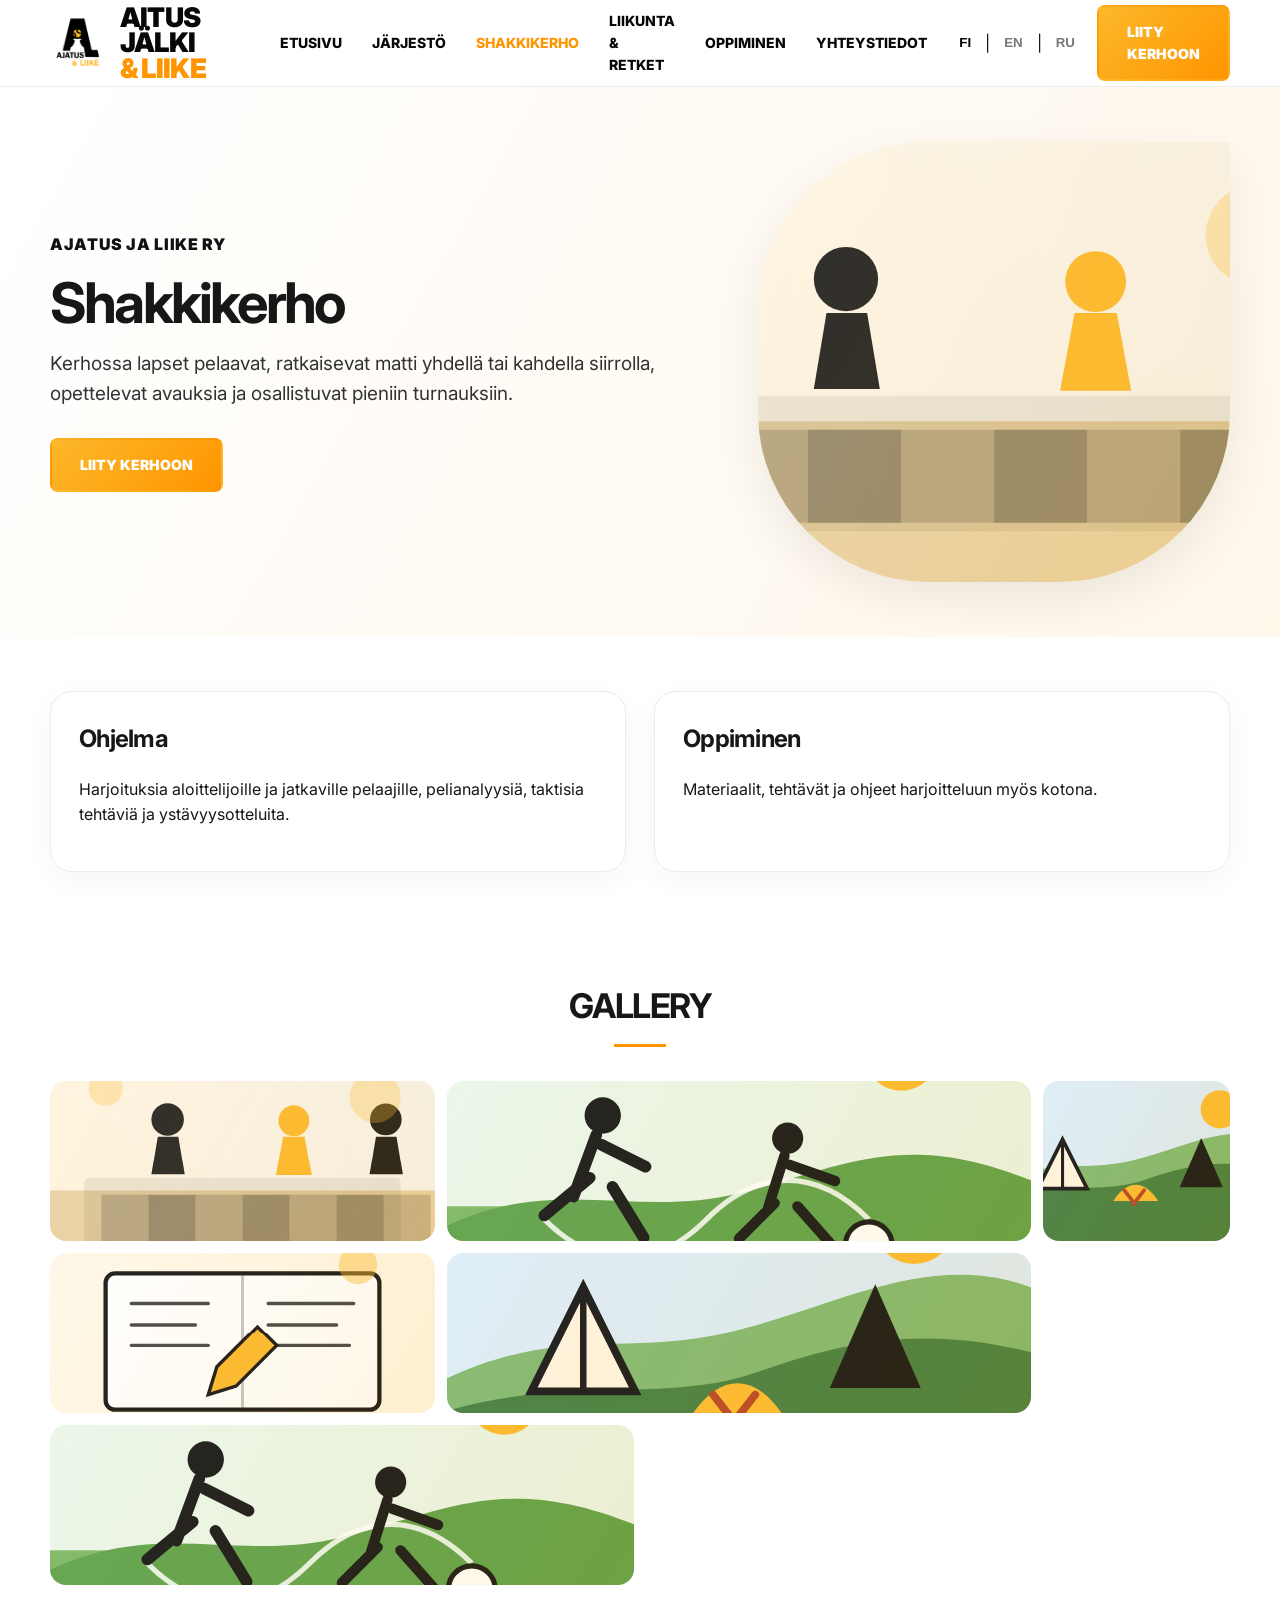
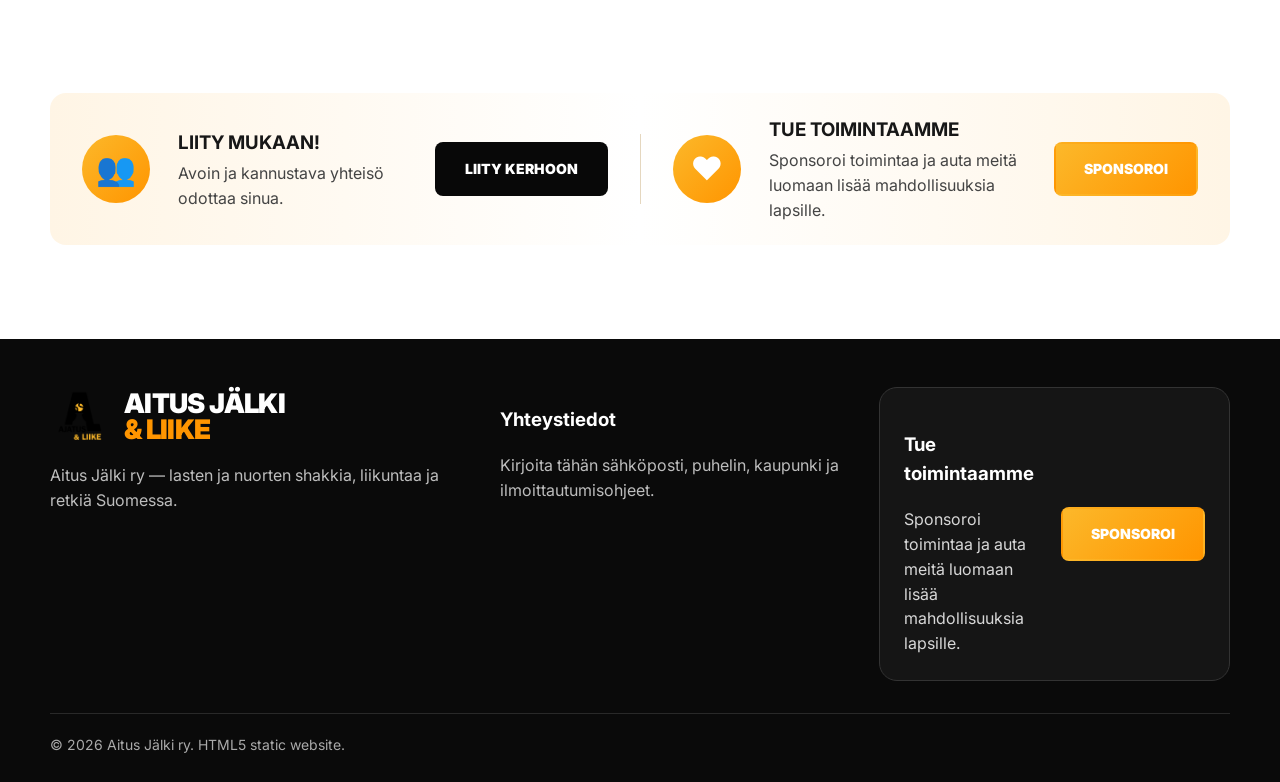
==== chess.html @ 0c8252dd "init" ====
<!doctype html><html lang="fi"><head><meta charset="utf-8"><meta name="viewport" content="width=device-width,initial-scale=1"><meta name="description" content="Aitus Jälki ry — chess, sports and trips for children in Finland"><title>Aitus Jälki — chess.html</title><link rel="preconnect" href="https://fonts.googleapis.com"><link rel="preconnect" href="https://fonts.gstatic.com" crossorigin><link href="https://fonts.googleapis.com/css2?family=Inter:wght@400;600;700;800;900&display=swap" rel="stylesheet"><link rel="stylesheet" href="assets/css/styles.css"></head><body><header class="topbar"><div class="container nav"><a class="brand" href="index.html"><img src="assets/img/logo.png" alt="Ajatus ja liike logo"><span>AITUS JÄLKI<br><em>& LIIKE</em></span></a><nav class="menu"><a href="index.html" class="" data-i18n="nav_home"></a><a href="organization.html" class="" data-i18n="nav_org"></a><a href="chess.html" class="active" data-i18n="nav_chess"></a><a href="sports.html" class="" data-i18n="nav_sports"></a><a href="learning.html" class="" data-i18n="nav_learning"></a><a href="#contacts" data-i18n="nav_contact"></a></nav><div class="rightnav"><div class="langs"><button data-lang="fi">FI</button><span>|</span><button data-lang="en">EN</button><span>|</span><button data-lang="ru">RU</button></div><a class="btn btn-primary" href="#join" data-i18n="join"></a><button class="mobile-toggle">☰</button></div></div></header><main><section class="page-hero"><div class="container"><div><div class="eyebrow" data-i18n="hero_kicker"></div><h1 data-i18n="club_title"></h1><p class="lead" data-i18n="club_text"></p><a class="btn btn-primary" href="#join" data-i18n="join"></a></div><div class="hero-photo"><div class="photo chess-photo"></div></div></div></section><section class="section"><div class="container content-grid"><article class="panel"><h2 data-i18n="program"></h2><p data-i18n="program_text"></p></article><article class="panel"><h2 data-i18n="learning"></h2><p data-i18n="learning_text"></p></article></div></section><section class="section"><div class="container"><div class="section-title"><h2>Gallery</h2><div class="mark"></div></div><div class="gallery"><div class="chess-photo"></div><div class="sports-photo"></div><div class="camp-photo"></div><div class="learn-photo"></div><div class="camp-photo"></div><div class="sports-photo"></div></div></div></section></main><section class="section" id="join"><div class="container"><div class="join-strip"><div class="join-box"><div class="round-ico">👥</div><div><h3 data-i18n="join_title"></h3><p data-i18n="join_text"></p></div><a class="btn btn-dark" href="mailto:info@example.fi?subject=Join%20the%20club" data-i18n="join"></a></div><div class="divider"></div><div class="join-box"><div class="round-ico">♥</div><div><h3 data-i18n="sponsor_title"></h3><p data-i18n="sponsor_text"></p></div><a class="btn btn-primary" href="mailto:info@example.fi?subject=Sponsorship" data-i18n="sponsor"></a></div></div></div></section><footer class="footer" id="contacts"><div class="container footer-grid"><div><a class="brand" href="index.html"><img src="assets/img/logo.png" alt=""><span style="color:#fff">AITUS JÄLKI<br><em>& LIIKE</em></span></a><p class="muted" data-i18n="footer_text"></p></div><div><h3 data-i18n="contact_title"></h3><p class="muted" data-i18n="contact_text"></p></div><div class="sponsor-footer"><div><h3 data-i18n="sponsor_title"></h3><p data-i18n="sponsor_text"></p></div><a class="btn btn-primary" href="mailto:info@example.fi?subject=Sponsorship" data-i18n="sponsor"></a></div></div><div class="container footer-bottom">© 2026 Aitus Jälki ry. HTML5 static website.</div></footer><script src="assets/js/main.js"></script></body></html>
---- assets/css/styles.css ----
:root{--orange:#FCB82A;--orange2:#ff9500;--black:#070707;--text:#171717;--muted:#666;--line:#ececec;--soft:#fff5e4;--white:#fff;--radius:26px;--shadow:0 18px 50px rgba(0,0,0,.08)}*{box-sizing:border-box}html{scroll-behavior:smooth}body{margin:0;font-family:Inter,system-ui,-apple-system,BlinkMacSystemFont,"Segoe UI",Arial,sans-serif;color:var(--text);background:#fff;line-height:1.55}.container{width:min(1180px,calc(100% - 40px));margin:0 auto}.topbar{position:sticky;top:0;z-index:50;background:rgba(255,255,255,.92);backdrop-filter:blur(18px);border-bottom:1px solid var(--line)}.nav{height:86px;display:flex;align-items:center;justify-content:space-between;gap:28px}.brand{display:flex;align-items:center;gap:14px;text-decoration:none;color:var(--black);font-weight:900;letter-spacing:-.04em}.brand img{width:60px;height:60px;object-fit:contain}.brand span{display:block;font-size:27px;line-height:.94}.brand em{font-style:normal;color:var(--orange2)}.menu{display:flex;align-items:center;gap:30px}.menu a{color:var(--black);text-decoration:none;font-size:14px;font-weight:800;text-transform:uppercase}.menu a.active,.menu a:hover{color:var(--orange2)}.rightnav{display:flex;align-items:center;gap:18px}.langs{display:flex;gap:10px;align-items:center}.langs button{border:0;background:transparent;padding:4px;font-weight:800;cursor:pointer;color:#777}.langs button.active{color:#000}.btn{display:inline-flex;align-items:center;justify-content:center;border-radius:8px;padding:14px 28px;text-decoration:none;font-weight:900;text-transform:uppercase;font-size:14px;border:2px solid transparent;transition:.2s}.btn-primary{background:linear-gradient(135deg,var(--orange),var(--orange2));color:#fff}.btn-primary:hover{transform:translateY(-2px);box-shadow:0 12px 24px rgba(252,184,42,.32)}.btn-outline{background:#fff;color:var(--orange2);border-color:var(--orange2)}.btn-dark{background:#080808;color:#fff}.mobile-toggle{display:none;border:0;background:#fff;font-size:28px}.hero{position:relative;overflow:hidden;padding:52px 0 35px}.hero:before{content:"";position:absolute;left:-50px;top:0;width:190px;height:310px;background:radial-gradient(var(--orange) 2px,transparent 3px);background-size:22px 22px;opacity:.16}.hero-grid{display:grid;grid-template-columns:.9fr 1.1fr;gap:36px;align-items:center}.eyebrow{text-transform:uppercase;font-weight:900;letter-spacing:.04em;color:#111;margin-bottom:18px}.hero h1{font-size:clamp(44px,6vw,82px);line-height:.98;letter-spacing:-.06em;margin:0 0 24px}.orange{color:var(--orange2)}.lead{font-size:19px;max-width:610px;color:#333;margin:0 0 30px}.hero-actions{display:flex;gap:22px;flex-wrap:wrap;margin-bottom:28px}.hero-photo{min-height:440px;border-radius:170px 0 170px 170px;overflow:hidden;position:relative;box-shadow:var(--shadow);background:var(--soft)}.photo{width:100%;height:100%;min-height:inherit;background-size:cover;background-position:center}.chess-photo{background-image:linear-gradient(120deg,rgba(255,255,255,.08),rgba(252,184,42,.15)),url('../img/chess.svg')}.sports-photo{background-image:linear-gradient(120deg,rgba(255,255,255,.08),rgba(252,184,42,.12)),url('../img/sports.svg')}.camp-photo{background-image:linear-gradient(120deg,rgba(255,255,255,.08),rgba(252,184,42,.12)),url('../img/camp.svg')}.learn-photo{background-image:linear-gradient(120deg,rgba(255,255,255,.08),rgba(252,184,42,.12)),url('../img/learning.svg')}.hero-dot{position:absolute;left:4%;bottom:26%;width:42px;height:42px;background:var(--orange2);border-radius:50%}.facts{display:grid;grid-template-columns:repeat(4,1fr);gap:22px;margin-top:20px}.fact{display:flex;align-items:center;gap:13px;font-weight:700}.fact b{display:block}.fact .ico{font-size:32px;color:var(--orange2)}.section{padding:54px 0}.section-title{text-align:center;margin-bottom:34px}.section-title h2{font-size:34px;letter-spacing:-.04em;text-transform:uppercase;margin:0}.mark{width:52px;height:3px;background:var(--orange2);margin:12px auto 0}.cards{display:grid;grid-template-columns:repeat(4,1fr);gap:28px}.card{background:#fff;border:1px solid var(--line);border-radius:18px;padding:0 0 18px;overflow:hidden;box-shadow:0 8px 28px rgba(0,0,0,.04)}.card .thumb{height:148px;background:#eee;background-size:cover;background-position:center}.card h3{padding:18px 18px 0;margin:0;font-size:18px;text-transform:uppercase;display:flex;align-items:center;gap:10px}.card p{padding:0 18px;margin:10px 0 14px;color:#555}.more{padding:0 18px;color:var(--orange2);font-weight:900;text-decoration:none}.join-strip{background:linear-gradient(90deg,#fff5e5,#fff,#fff5e5);border-radius:16px;padding:22px 32px;display:grid;grid-template-columns:1fr 1px 1fr;gap:32px;align-items:center}.join-box{display:grid;grid-template-columns:78px 1fr auto;gap:18px;align-items:center}.round-ico{width:68px;height:68px;border-radius:50%;background:linear-gradient(135deg,var(--orange),var(--orange2));color:#fff;display:flex;align-items:center;justify-content:center;font-size:32px}.join-box h3{margin:0;text-transform:uppercase}.join-box p{margin:4px 0 0;color:#444}.divider{height:70px;background:#e5d7bf}.page-hero{padding:55px 0;background:linear-gradient(120deg,#fff,#fff7ea)}.page-hero .container{display:grid;grid-template-columns:1fr .7fr;gap:34px;align-items:center}.page-hero h1{font-size:56px;line-height:1;margin:0 0 18px;letter-spacing:-.05em}.content-grid{display:grid;grid-template-columns:1fr 1fr;gap:28px}.panel{background:#fff;border:1px solid var(--line);border-radius:22px;padding:28px;box-shadow:0 8px 30px rgba(0,0,0,.04)}.panel h2,.panel h3{margin-top:0;letter-spacing:-.03em}.list{padding-left:20px}.gallery{display:grid;grid-template-columns:repeat(6,1fr);gap:12px}.gallery div{height:160px;border-radius:16px;background-size:cover;background-position:center}.gallery div:nth-child(1),.gallery div:nth-child(4){grid-column:span 2}.gallery div:nth-child(2){grid-column:span 3}.gallery div:nth-child(3){grid-column:span 1}.gallery div:nth-child(5){grid-column:span 3}.gallery div:nth-child(6){grid-column:span 3}.files{display:grid;grid-template-columns:repeat(3,1fr);gap:18px}.file{padding:20px;border:1px dashed #d9c295;border-radius:16px;background:#fffdf8}.footer{margin-top:40px;background:#0a0a0a;color:#fff;padding:48px 0 26px}.footer-grid{display:grid;grid-template-columns:1.2fr 1fr 1fr;gap:28px}.footer a{color:#fff;text-decoration:none}.footer .muted{color:#bdbdbd}.footer-bottom{border-top:1px solid #292929;margin-top:32px;padding-top:20px;color:#aaa;font-size:14px}.sponsor-footer{background:#151515;border:1px solid #333;border-radius:18px;padding:24px;display:flex;gap:18px;align-items:center;justify-content:space-between}.sponsor-footer p{margin:0;color:#d7d7d7}.hide{display:none!important}@media(max-width:960px){.nav{height:auto;padding:14px 0;align-items:flex-start}.mobile-toggle{display:block}.menu{display:none;position:absolute;left:0;right:0;top:86px;background:#fff;border-bottom:1px solid var(--line);padding:20px;flex-direction:column;align-items:flex-start}.menu.open{display:flex}.rightnav{gap:10px}.rightnav .btn{display:none}.hero-grid,.page-hero .container,.content-grid{grid-template-columns:1fr}.hero-photo{min-height:320px;border-radius:80px 0 80px 80px}.facts,.cards,.files{grid-template-columns:1fr 1fr}.join-strip{grid-template-columns:1fr}.divider{display:none}.join-box{grid-template-columns:58px 1fr}.join-box .btn{grid-column:1/-1}.footer-grid{grid-template-columns:1fr}.gallery{grid-template-columns:1fr 1fr}.gallery div{grid-column:span 1!important}}@media(max-width:620px){.container{width:min(100% - 24px,1180px)}.brand span{font-size:20px}.brand img{width:48px;height:48px}.langs{font-size:13px}.hero h1{font-size:42px}.page-hero h1{font-size:40px}.facts,.cards,.files{grid-template-columns:1fr}.hero{padding-top:30px}.footer{padding-bottom:110px}.sponsor-footer{flex-direction:column;align-items:flex-start}.gallery{grid-template-columns:1fr}.btn{width:100%}.hero-actions{gap:12px}}
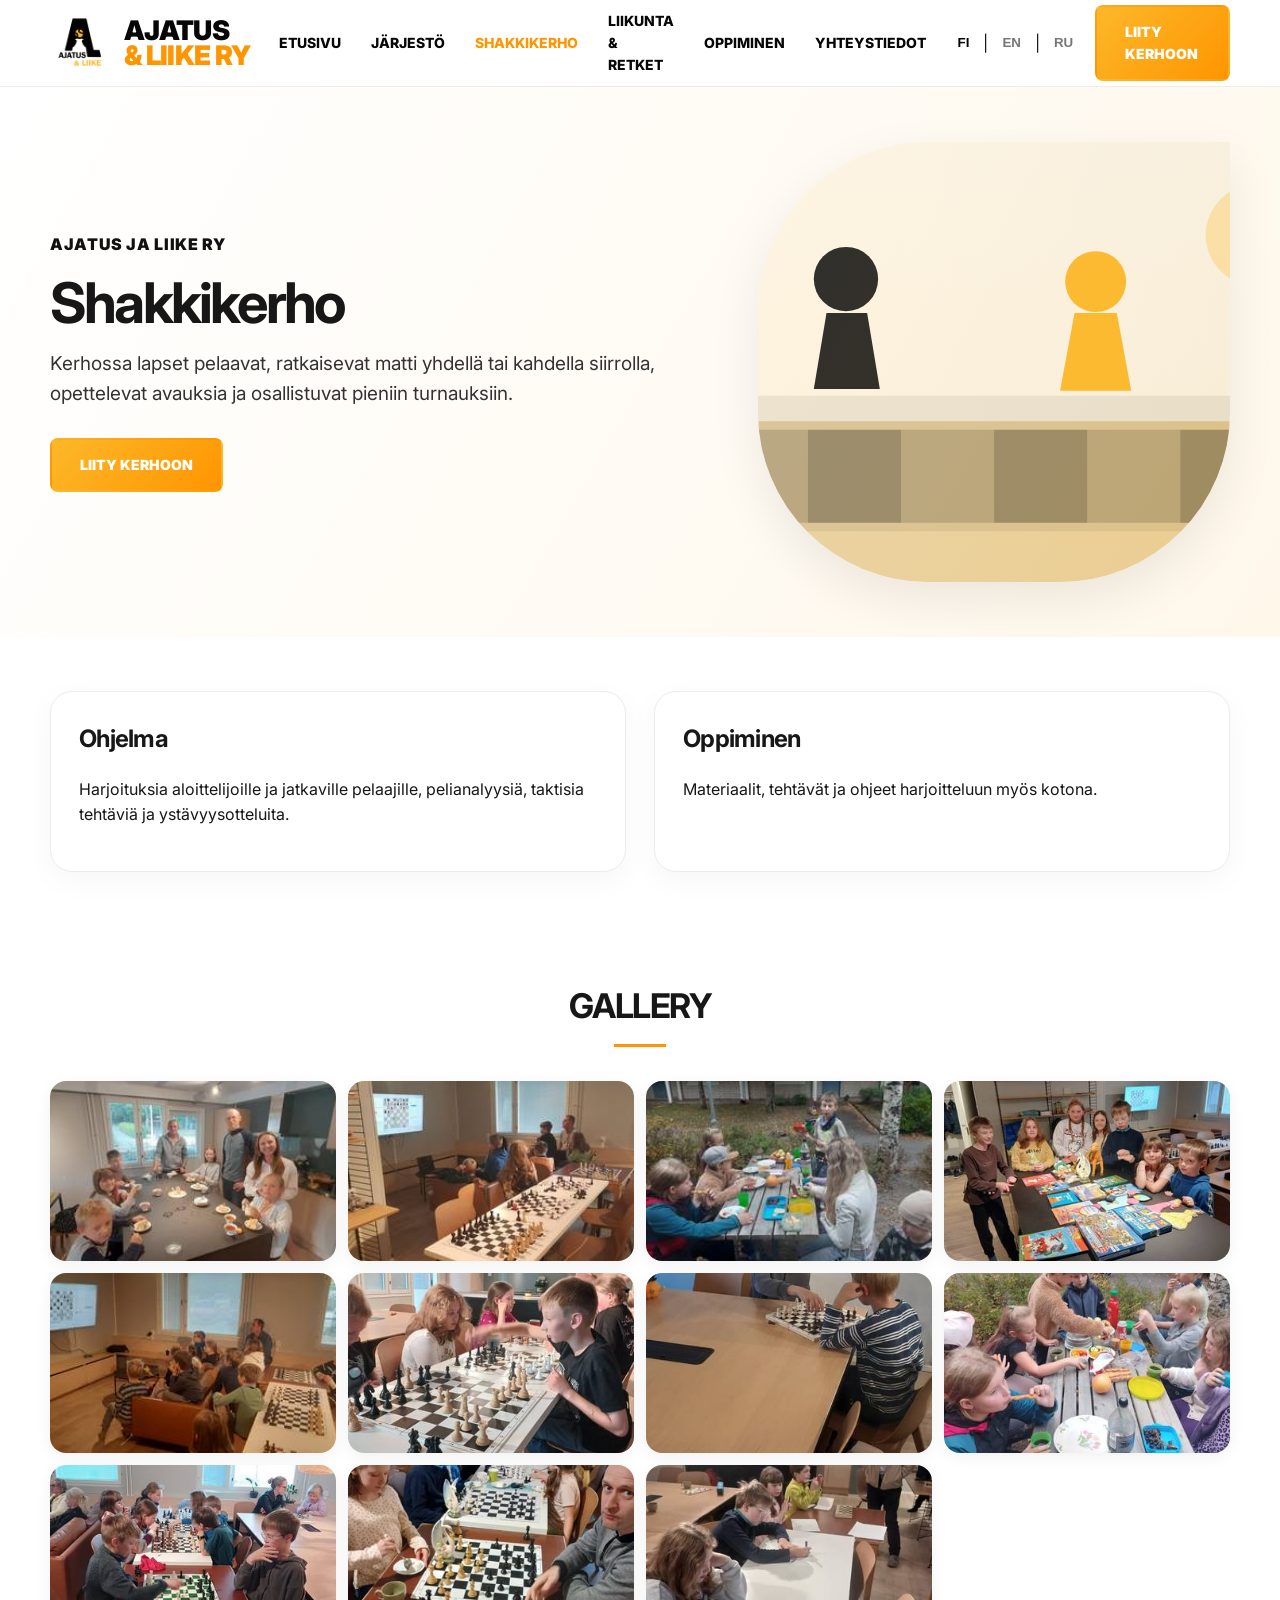
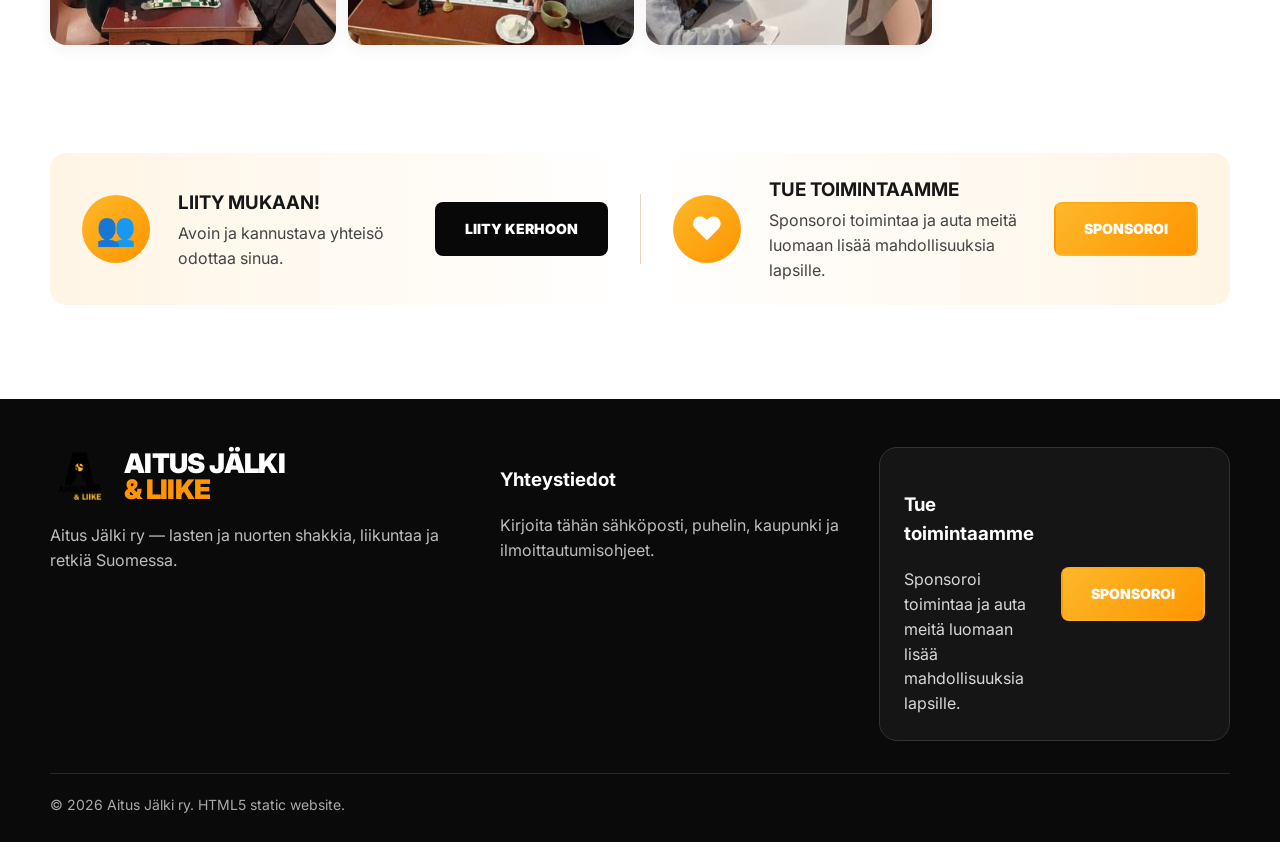
==== commit c8c64753: "photos view" ====
--- a/chess.html
+++ b/chess.html
@@ -1 +1,138 @@
-<!doctype html><html lang="fi"><head><meta charset="utf-8"><meta name="viewport" content="width=device-width,initial-scale=1"><meta name="description" content="Aitus Jälki ry — chess, sports and trips for children in Finland"><title>Aitus Jälki — chess.html</title><link rel="preconnect" href="https://fonts.googleapis.com"><link rel="preconnect" href="https://fonts.gstatic.com" crossorigin><link href="https://fonts.googleapis.com/css2?family=Inter:wght@400;600;700;800;900&display=swap" rel="stylesheet"><link rel="stylesheet" href="assets/css/styles.css"></head><body><header class="topbar"><div class="container nav"><a class="brand" href="index.html"><img src="assets/img/logo.png" alt="Ajatus ja liike logo"><span>AITUS JÄLKI<br><em>& LIIKE</em></span></a><nav class="menu"><a href="index.html" class="" data-i18n="nav_home"></a><a href="organization.html" class="" data-i18n="nav_org"></a><a href="chess.html" class="active" data-i18n="nav_chess"></a><a href="sports.html" class="" data-i18n="nav_sports"></a><a href="learning.html" class="" data-i18n="nav_learning"></a><a href="#contacts" data-i18n="nav_contact"></a></nav><div class="rightnav"><div class="langs"><button data-lang="fi">FI</button><span>|</span><button data-lang="en">EN</button><span>|</span><button data-lang="ru">RU</button></div><a class="btn btn-primary" href="#join" data-i18n="join"></a><button class="mobile-toggle">☰</button></div></div></header><main><section class="page-hero"><div class="container"><div><div class="eyebrow" data-i18n="hero_kicker"></div><h1 data-i18n="club_title"></h1><p class="lead" data-i18n="club_text"></p><a class="btn btn-primary" href="#join" data-i18n="join"></a></div><div class="hero-photo"><div class="photo chess-photo"></div></div></div></section><section class="section"><div class="container content-grid"><article class="panel"><h2 data-i18n="program"></h2><p data-i18n="program_text"></p></article><article class="panel"><h2 data-i18n="learning"></h2><p data-i18n="learning_text"></p></article></div></section><section class="section"><div class="container"><div class="section-title"><h2>Gallery</h2><div class="mark"></div></div><div class="gallery"><div class="chess-photo"></div><div class="sports-photo"></div><div class="camp-photo"></div><div class="learn-photo"></div><div class="camp-photo"></div><div class="sports-photo"></div></div></div></section></main><section class="section" id="join"><div class="container"><div class="join-strip"><div class="join-box"><div class="round-ico">👥</div><div><h3 data-i18n="join_title"></h3><p data-i18n="join_text"></p></div><a class="btn btn-dark" href="mailto:info@example.fi?subject=Join%20the%20club" data-i18n="join"></a></div><div class="divider"></div><div class="join-box"><div class="round-ico">♥</div><div><h3 data-i18n="sponsor_title"></h3><p data-i18n="sponsor_text"></p></div><a class="btn btn-primary" href="mailto:info@example.fi?subject=Sponsorship" data-i18n="sponsor"></a></div></div></div></section><footer class="footer" id="contacts"><div class="container footer-grid"><div><a class="brand" href="index.html"><img src="assets/img/logo.png" alt=""><span style="color:#fff">AITUS JÄLKI<br><em>& LIIKE</em></span></a><p class="muted" data-i18n="footer_text"></p></div><div><h3 data-i18n="contact_title"></h3><p class="muted" data-i18n="contact_text"></p></div><div class="sponsor-footer"><div><h3 data-i18n="sponsor_title"></h3><p data-i18n="sponsor_text"></p></div><a class="btn btn-primary" href="mailto:info@example.fi?subject=Sponsorship" data-i18n="sponsor"></a></div></div><div class="container footer-bottom">© 2026 Aitus Jälki ry. HTML5 static website.</div></footer><script src="assets/js/main.js"></script></body></html>+<!doctype html>
+<html lang="fi">
+
+<head>
+	<meta charset="utf-8">
+	<meta name="viewport" content="width=device-width,initial-scale=1">
+	<meta name="description" content="Ajatus ja Liike RY — chess, sports and trips for children in Finland">
+	<title>Aitus Jälki — chess.html</title>
+	<link rel="preconnect" href="https://fonts.googleapis.com">
+	<link rel="preconnect" href="https://fonts.gstatic.com" crossorigin>
+	<link href="https://fonts.googleapis.com/css2?family=Inter:wght@400;600;700;800;900&display=swap" rel="stylesheet">
+	<link rel="stylesheet" href="assets/css/styles.css">
+	<link rel="stylesheet" href="assets/vendor/glightbox/glightbox.min.css">
+</head>
+
+<body>
+	<header class="topbar">
+		<div class="container nav"><a class="brand" href="index.html"><img src="assets/img/logo.png"
+					alt="Ajatus ja liike logo"><span>AJATUS<br><em>&&nbsp;LIIKE&nbsp;RY</em></span></a>
+			<nav class="menu"><a href="index.html" class="" data-i18n="nav_home"></a><a href="organization.html"
+					class="" data-i18n="nav_org"></a><a href="chess.html" class="active" data-i18n="nav_chess"></a><a
+					href="sports.html" class="" data-i18n="nav_sports"></a><a href="learning.html" class=""
+					data-i18n="nav_learning"></a><a href="#contacts" data-i18n="nav_contact"></a></nav>
+			<div class="rightnav">
+				<div class="langs"><button data-lang="fi">FI</button><span>|</span><button
+						data-lang="en">EN</button><span>|</span><button data-lang="ru">RU</button></div><a
+					class="btn btn-primary" href="#join" data-i18n="join"></a><button class="mobile-toggle">☰</button>
+			</div>
+		</div>
+	</header>
+	<main>
+		<section class="page-hero">
+			<div class="container">
+				<div>
+					<div class="eyebrow" data-i18n="hero_kicker"></div>
+					<h1 data-i18n="club_title"></h1>
+					<p class="lead" data-i18n="club_text"></p><a class="btn btn-primary" href="#join"
+						data-i18n="join"></a>
+				</div>
+				<div class="hero-photo">
+					<div class="photo chess-photo"></div>
+				</div>
+			</div>
+		</section>
+		<section class="section">
+			<div class="container content-grid">
+				<article class="panel">
+					<h2 data-i18n="program"></h2>
+					<p data-i18n="program_text"></p>
+				</article>
+				<article class="panel">
+					<h2 data-i18n="learning"></h2>
+					<p data-i18n="learning_text"></p>
+				</article>
+			</div>
+		</section>
+		<section class="section">
+			<div class="container">
+				<div class="section-title">
+					<h2>Gallery</h2>
+					<div class="mark"></div>
+				</div>
+				<div class="gallery gallery-photos">
+					<a href="assets/img/photos/01-large.jpg"><img src="assets/img/photos/01-large-thumb.jpg"
+							alt="Chess club photo 1" loading="lazy"></a>
+					<a href="assets/img/photos/02-large.jpg"><img src="assets/img/photos/02-large-thumb.jpg"
+							alt="Chess club photo 2" loading="lazy"></a>
+					<a href="assets/img/photos/03-large.jpg"><img src="assets/img/photos/03-large-thumb.jpg"
+							alt="Chess club photo 3" loading="lazy"></a>
+					<a href="assets/img/photos/04-large.jpg"><img src="assets/img/photos/04-large-thumb.jpg"
+							alt="Chess club photo 4" loading="lazy"></a>
+					<a href="assets/img/photos/05-large.jpg"><img src="assets/img/photos/05-large-thumb.jpg"
+							alt="Chess club photo 5" loading="lazy"></a>
+					<a href="assets/img/photos/06-large.jpg"><img src="assets/img/photos/06-large-thumb.jpg"
+							alt="Chess club photo 6" loading="lazy"></a>
+					<a href="assets/img/photos/07-large.jpg"><img src="assets/img/photos/07-large-thumb.jpg"
+							alt="Chess club photo 7" loading="lazy"></a>
+					<a href="assets/img/photos/08-large.jpg"><img src="assets/img/photos/08-large-thumb.jpg"
+							alt="Chess club photo 8" loading="lazy"></a>
+					<a href="assets/img/photos/09-large.jpg"><img src="assets/img/photos/09-large-thumb.jpg"
+							alt="Chess club photo 9" loading="lazy"></a>
+					<a href="assets/img/photos/10-large.jpg"><img src="assets/img/photos/10-large-thumb.jpg"
+							alt="Chess club photo 10" loading="lazy"></a>
+					<a href="assets/img/photos/11-large.jpg"><img src="assets/img/photos/11-large-thumb.jpg"
+							alt="Chess club photo 11" loading="lazy"></a>
+				</div>
+			</div>
+		</section>
+	</main>
+	<section class="section" id="join">
+		<div class="container">
+			<div class="join-strip">
+				<div class="join-box">
+					<div class="round-ico">👥</div>
+					<div>
+						<h3 data-i18n="join_title"></h3>
+						<p data-i18n="join_text"></p>
+					</div><a class="btn btn-dark" href="mailto:info@example.fi?subject=Join%20the%20club"
+						data-i18n="join"></a>
+				</div>
+				<div class="divider"></div>
+				<div class="join-box">
+					<div class="round-ico">♥</div>
+					<div>
+						<h3 data-i18n="sponsor_title"></h3>
+						<p data-i18n="sponsor_text"></p>
+					</div><a class="btn btn-primary" href="mailto:info@example.fi?subject=Sponsorship"
+						data-i18n="sponsor"></a>
+				</div>
+			</div>
+		</div>
+	</section>
+	<footer class="footer" id="contacts">
+		<div class="container footer-grid">
+			<div><a class="brand" href="index.html"><img src="assets/img/logo.png" alt=""><span style="color:#fff">AITUS
+						JÄLKI<br><em>& LIIKE</em></span></a>
+				<p class="muted" data-i18n="footer_text"></p>
+			</div>
+			<div>
+				<h3 data-i18n="contact_title"></h3>
+				<p class="muted" data-i18n="contact_text"></p>
+			</div>
+			<div class="sponsor-footer">
+				<div>
+					<h3 data-i18n="sponsor_title"></h3>
+					<p data-i18n="sponsor_text"></p>
+				</div><a class="btn btn-primary" href="mailto:info@example.fi?subject=Sponsorship"
+					data-i18n="sponsor"></a>
+			</div>
+		</div>
+		<div class="container footer-bottom">© 2026 Aitus Jälki ry. HTML5 static website.</div>
+	</footer>
+	<script src="assets/js/main.js"></script>
+	<script src="assets/vendor/glightbox/glightbox.min.js"></script>
+	<script src="assets/js/gallery.js"></script>
+</body>
+
+</html>
--- a/assets/css/styles.css
+++ b/assets/css/styles.css
@@ -1 +1 @@
-:root{--orange:#FCB82A;--orange2:#ff9500;--black:#070707;--text:#171717;--muted:#666;--line:#ececec;--soft:#fff5e4;--white:#fff;--radius:26px;--shadow:0 18px 50px rgba(0,0,0,.08)}*{box-sizing:border-box}html{scroll-behavior:smooth}body{margin:0;font-family:Inter,system-ui,-apple-system,BlinkMacSystemFont,"Segoe UI",Arial,sans-serif;color:var(--text);background:#fff;line-height:1.55}.container{width:min(1180px,calc(100% - 40px));margin:0 auto}.topbar{position:sticky;top:0;z-index:50;background:rgba(255,255,255,.92);backdrop-filter:blur(18px);border-bottom:1px solid var(--line)}.nav{height:86px;display:flex;align-items:center;justify-content:space-between;gap:28px}.brand{display:flex;align-items:center;gap:14px;text-decoration:none;color:var(--black);font-weight:900;letter-spacing:-.04em}.brand img{width:60px;height:60px;object-fit:contain}.brand span{display:block;font-size:27px;line-height:.94}.brand em{font-style:normal;color:var(--orange2)}.menu{display:flex;align-items:center;gap:30px}.menu a{color:var(--black);text-decoration:none;font-size:14px;font-weight:800;text-transform:uppercase}.menu a.active,.menu a:hover{color:var(--orange2)}.rightnav{display:flex;align-items:center;gap:18px}.langs{display:flex;gap:10px;align-items:center}.langs button{border:0;background:transparent;padding:4px;font-weight:800;cursor:pointer;color:#777}.langs button.active{color:#000}.btn{display:inline-flex;align-items:center;justify-content:center;border-radius:8px;padding:14px 28px;text-decoration:none;font-weight:900;text-transform:uppercase;font-size:14px;border:2px solid transparent;transition:.2s}.btn-primary{background:linear-gradient(135deg,var(--orange),var(--orange2));color:#fff}.btn-primary:hover{transform:translateY(-2px);box-shadow:0 12px 24px rgba(252,184,42,.32)}.btn-outline{background:#fff;color:var(--orange2);border-color:var(--orange2)}.btn-dark{background:#080808;color:#fff}.mobile-toggle{display:none;border:0;background:#fff;font-size:28px}.hero{position:relative;overflow:hidden;padding:52px 0 35px}.hero:before{content:"";position:absolute;left:-50px;top:0;width:190px;height:310px;background:radial-gradient(var(--orange) 2px,transparent 3px);background-size:22px 22px;opacity:.16}.hero-grid{display:grid;grid-template-columns:.9fr 1.1fr;gap:36px;align-items:center}.eyebrow{text-transform:uppercase;font-weight:900;letter-spacing:.04em;color:#111;margin-bottom:18px}.hero h1{font-size:clamp(44px,6vw,82px);line-height:.98;letter-spacing:-.06em;margin:0 0 24px}.orange{color:var(--orange2)}.lead{font-size:19px;max-width:610px;color:#333;margin:0 0 30px}.hero-actions{display:flex;gap:22px;flex-wrap:wrap;margin-bottom:28px}.hero-photo{min-height:440px;border-radius:170px 0 170px 170px;overflow:hidden;position:relative;box-shadow:var(--shadow);background:var(--soft)}.photo{width:100%;height:100%;min-height:inherit;background-size:cover;background-position:center}.chess-photo{background-image:linear-gradient(120deg,rgba(255,255,255,.08),rgba(252,184,42,.15)),url('../img/chess.svg')}.sports-photo{background-image:linear-gradient(120deg,rgba(255,255,255,.08),rgba(252,184,42,.12)),url('../img/sports.svg')}.camp-photo{background-image:linear-gradient(120deg,rgba(255,255,255,.08),rgba(252,184,42,.12)),url('../img/camp.svg')}.learn-photo{background-image:linear-gradient(120deg,rgba(255,255,255,.08),rgba(252,184,42,.12)),url('../img/learning.svg')}.hero-dot{position:absolute;left:4%;bottom:26%;width:42px;height:42px;background:var(--orange2);border-radius:50%}.facts{display:grid;grid-template-columns:repeat(4,1fr);gap:22px;margin-top:20px}.fact{display:flex;align-items:center;gap:13px;font-weight:700}.fact b{display:block}.fact .ico{font-size:32px;color:var(--orange2)}.section{padding:54px 0}.section-title{text-align:center;margin-bottom:34px}.section-title h2{font-size:34px;letter-spacing:-.04em;text-transform:uppercase;margin:0}.mark{width:52px;height:3px;background:var(--orange2);margin:12px auto 0}.cards{display:grid;grid-template-columns:repeat(4,1fr);gap:28px}.card{background:#fff;border:1px solid var(--line);border-radius:18px;padding:0 0 18px;overflow:hidden;box-shadow:0 8px 28px rgba(0,0,0,.04)}.card .thumb{height:148px;background:#eee;background-size:cover;background-position:center}.card h3{padding:18px 18px 0;margin:0;font-size:18px;text-transform:uppercase;display:flex;align-items:center;gap:10px}.card p{padding:0 18px;margin:10px 0 14px;color:#555}.more{padding:0 18px;color:var(--orange2);font-weight:900;text-decoration:none}.join-strip{background:linear-gradient(90deg,#fff5e5,#fff,#fff5e5);border-radius:16px;padding:22px 32px;display:grid;grid-template-columns:1fr 1px 1fr;gap:32px;align-items:center}.join-box{display:grid;grid-template-columns:78px 1fr auto;gap:18px;align-items:center}.round-ico{width:68px;height:68px;border-radius:50%;background:linear-gradient(135deg,var(--orange),var(--orange2));color:#fff;display:flex;align-items:center;justify-content:center;font-size:32px}.join-box h3{margin:0;text-transform:uppercase}.join-box p{margin:4px 0 0;color:#444}.divider{height:70px;background:#e5d7bf}.page-hero{padding:55px 0;background:linear-gradient(120deg,#fff,#fff7ea)}.page-hero .container{display:grid;grid-template-columns:1fr .7fr;gap:34px;align-items:center}.page-hero h1{font-size:56px;line-height:1;margin:0 0 18px;letter-spacing:-.05em}.content-grid{display:grid;grid-template-columns:1fr 1fr;gap:28px}.panel{background:#fff;border:1px solid var(--line);border-radius:22px;padding:28px;box-shadow:0 8px 30px rgba(0,0,0,.04)}.panel h2,.panel h3{margin-top:0;letter-spacing:-.03em}.list{padding-left:20px}.gallery{display:grid;grid-template-columns:repeat(6,1fr);gap:12px}.gallery div{height:160px;border-radius:16px;background-size:cover;background-position:center}.gallery div:nth-child(1),.gallery div:nth-child(4){grid-column:span 2}.gallery div:nth-child(2){grid-column:span 3}.gallery div:nth-child(3){grid-column:span 1}.gallery div:nth-child(5){grid-column:span 3}.gallery div:nth-child(6){grid-column:span 3}.files{display:grid;grid-template-columns:repeat(3,1fr);gap:18px}.file{padding:20px;border:1px dashed #d9c295;border-radius:16px;background:#fffdf8}.footer{margin-top:40px;background:#0a0a0a;color:#fff;padding:48px 0 26px}.footer-grid{display:grid;grid-template-columns:1.2fr 1fr 1fr;gap:28px}.footer a{color:#fff;text-decoration:none}.footer .muted{color:#bdbdbd}.footer-bottom{border-top:1px solid #292929;margin-top:32px;padding-top:20px;color:#aaa;font-size:14px}.sponsor-footer{background:#151515;border:1px solid #333;border-radius:18px;padding:24px;display:flex;gap:18px;align-items:center;justify-content:space-between}.sponsor-footer p{margin:0;color:#d7d7d7}.hide{display:none!important}@media(max-width:960px){.nav{height:auto;padding:14px 0;align-items:flex-start}.mobile-toggle{display:block}.menu{display:none;position:absolute;left:0;right:0;top:86px;background:#fff;border-bottom:1px solid var(--line);padding:20px;flex-direction:column;align-items:flex-start}.menu.open{display:flex}.rightnav{gap:10px}.rightnav .btn{display:none}.hero-grid,.page-hero .container,.content-grid{grid-template-columns:1fr}.hero-photo{min-height:320px;border-radius:80px 0 80px 80px}.facts,.cards,.files{grid-template-columns:1fr 1fr}.join-strip{grid-template-columns:1fr}.divider{display:none}.join-box{grid-template-columns:58px 1fr}.join-box .btn{grid-column:1/-1}.footer-grid{grid-template-columns:1fr}.gallery{grid-template-columns:1fr 1fr}.gallery div{grid-column:span 1!important}}@media(max-width:620px){.container{width:min(100% - 24px,1180px)}.brand span{font-size:20px}.brand img{width:48px;height:48px}.langs{font-size:13px}.hero h1{font-size:42px}.page-hero h1{font-size:40px}.facts,.cards,.files{grid-template-columns:1fr}.hero{padding-top:30px}.footer{padding-bottom:110px}.sponsor-footer{flex-direction:column;align-items:flex-start}.gallery{grid-template-columns:1fr}.btn{width:100%}.hero-actions{gap:12px}}
+:root{--orange:#FCB82A;--orange2:#ff9500;--black:#070707;--text:#171717;--muted:#666;--line:#ececec;--soft:#fff5e4;--white:#fff;--radius:26px;--shadow:0 18px 50px rgba(0,0,0,.08)}*{box-sizing:border-box}html{scroll-behavior:smooth}body{margin:0;font-family:Inter,system-ui,-apple-system,BlinkMacSystemFont,"Segoe UI",Arial,sans-serif;color:var(--text);background:#fff;line-height:1.55}.container{width:min(1180px,calc(100% - 40px));margin:0 auto}.topbar{position:sticky;top:0;z-index:50;background:rgba(255,255,255,.92);backdrop-filter:blur(18px);border-bottom:1px solid var(--line)}.nav{height:86px;display:flex;align-items:center;justify-content:space-between;gap:28px}.brand{display:flex;align-items:center;gap:14px;text-decoration:none;color:var(--black);font-weight:900;letter-spacing:-.04em}.brand img{width:60px;height:60px;object-fit:contain}.brand span{display:block;font-size:27px;line-height:.94}.brand em{font-style:normal;color:var(--orange2)}.menu{display:flex;align-items:center;gap:30px}.menu a{color:var(--black);text-decoration:none;font-size:14px;font-weight:800;text-transform:uppercase}.menu a.active,.menu a:hover{color:var(--orange2)}.rightnav{display:flex;align-items:center;gap:18px}.langs{display:flex;gap:10px;align-items:center}.langs button{border:0;background:transparent;padding:4px;font-weight:800;cursor:pointer;color:#777}.langs button.active{color:#000}.btn{display:inline-flex;align-items:center;justify-content:center;border-radius:8px;padding:14px 28px;text-decoration:none;font-weight:900;text-transform:uppercase;font-size:14px;border:2px solid transparent;transition:.2s}.btn-primary{background:linear-gradient(135deg,var(--orange),var(--orange2));color:#fff}.btn-primary:hover{transform:translateY(-2px);box-shadow:0 12px 24px rgba(252,184,42,.32)}.btn-outline{background:#fff;color:var(--orange2);border-color:var(--orange2)}.btn-dark{background:#080808;color:#fff}.mobile-toggle{display:none;border:0;background:#fff;font-size:28px}.hero{position:relative;overflow:hidden;padding:52px 0 35px}.hero:before{content:"";position:absolute;left:-50px;top:0;width:190px;height:310px;background:radial-gradient(var(--orange) 2px,transparent 3px);background-size:22px 22px;opacity:.16}.hero-grid{display:grid;grid-template-columns:.9fr 1.1fr;gap:36px;align-items:center}.eyebrow{text-transform:uppercase;font-weight:900;letter-spacing:.04em;color:#111;margin-bottom:18px}.hero h1{font-size:clamp(44px,6vw,82px);line-height:.98;letter-spacing:-.06em;margin:0 0 24px}.orange{color:var(--orange2)}.lead{font-size:19px;max-width:610px;color:#333;margin:0 0 30px}.hero-actions{display:flex;gap:22px;flex-wrap:wrap;margin-bottom:28px}.hero-photo{min-height:440px;border-radius:170px 0 170px 170px;overflow:hidden;position:relative;box-shadow:var(--shadow);background:var(--soft)}.photo{width:100%;height:100%;min-height:inherit;background-size:cover;background-position:center}.chess-photo{background-image:linear-gradient(120deg,rgba(255,255,255,.08),rgba(252,184,42,.15)),url('../img/chess.svg')}.sports-photo{background-image:linear-gradient(120deg,rgba(255,255,255,.08),rgba(252,184,42,.12)),url('../img/sports.svg')}.camp-photo{background-image:linear-gradient(120deg,rgba(255,255,255,.08),rgba(252,184,42,.12)),url('../img/camp.svg')}.learn-photo{background-image:linear-gradient(120deg,rgba(255,255,255,.08),rgba(252,184,42,.12)),url('../img/learning.svg')}.hero-dot{position:absolute;left:4%;bottom:26%;width:42px;height:42px;background:var(--orange2);border-radius:50%}.facts{display:grid;grid-template-columns:repeat(4,1fr);gap:22px;margin-top:20px}.fact{display:flex;align-items:center;gap:13px;font-weight:700}.fact b{display:block}.fact .ico{font-size:32px;color:var(--orange2)}.section{padding:54px 0}.section-title{text-align:center;margin-bottom:34px}.section-title h2{font-size:34px;letter-spacing:-.04em;text-transform:uppercase;margin:0}.mark{width:52px;height:3px;background:var(--orange2);margin:12px auto 0}.cards{display:grid;grid-template-columns:repeat(4,1fr);gap:28px}.card{background:#fff;border:1px solid var(--line);border-radius:18px;padding:0 0 18px;overflow:hidden;box-shadow:0 8px 28px rgba(0,0,0,.04)}.card .thumb{height:148px;background:#eee;background-size:cover;background-position:center}.card h3{padding:18px 18px 0;margin:0;font-size:18px;text-transform:uppercase;display:flex;align-items:center;gap:10px}.card p{padding:0 18px;margin:10px 0 14px;color:#555}.more{padding:0 18px;color:var(--orange2);font-weight:900;text-decoration:none}.join-strip{background:linear-gradient(90deg,#fff5e5,#fff,#fff5e5);border-radius:16px;padding:22px 32px;display:grid;grid-template-columns:1fr 1px 1fr;gap:32px;align-items:center}.join-box{display:grid;grid-template-columns:78px 1fr auto;gap:18px;align-items:center}.round-ico{width:68px;height:68px;border-radius:50%;background:linear-gradient(135deg,var(--orange),var(--orange2));color:#fff;display:flex;align-items:center;justify-content:center;font-size:32px}.join-box h3{margin:0;text-transform:uppercase}.join-box p{margin:4px 0 0;color:#444}.divider{height:70px;background:#e5d7bf}.page-hero{padding:55px 0;background:linear-gradient(120deg,#fff,#fff7ea)}.page-hero .container{display:grid;grid-template-columns:1fr .7fr;gap:34px;align-items:center}.page-hero h1{font-size:56px;line-height:1;margin:0 0 18px;letter-spacing:-.05em}.content-grid{display:grid;grid-template-columns:1fr 1fr;gap:28px}.panel{background:#fff;border:1px solid var(--line);border-radius:22px;padding:28px;box-shadow:0 8px 30px rgba(0,0,0,.04)}.panel h2,.panel h3{margin-top:0;letter-spacing:-.03em}.list{padding-left:20px}.gallery{display:grid;grid-template-columns:repeat(6,1fr);gap:12px}.gallery div{height:160px;border-radius:16px;background-size:cover;background-position:center}.gallery div:nth-child(1),.gallery div:nth-child(4){grid-column:span 2}.gallery div:nth-child(2){grid-column:span 3}.gallery div:nth-child(3){grid-column:span 1}.gallery div:nth-child(5){grid-column:span 3}.gallery div:nth-child(6){grid-column:span 3}.gallery-photos{grid-template-columns:repeat(4,1fr)}.gallery-photos a{display:block;height:180px;border-radius:16px;overflow:hidden;box-shadow:0 4px 16px rgba(0,0,0,.06)}.gallery-photos img{width:100%;height:100%;object-fit:cover;display:block;transition:transform .25s}.gallery-photos a:hover img{transform:scale(1.04)}.files{display:grid;grid-template-columns:repeat(3,1fr);gap:18px}.file{padding:20px;border:1px dashed #d9c295;border-radius:16px;background:#fffdf8}.footer{margin-top:40px;background:#0a0a0a;color:#fff;padding:48px 0 26px}.footer-grid{display:grid;grid-template-columns:1.2fr 1fr 1fr;gap:28px}.footer a{color:#fff;text-decoration:none}.footer .muted{color:#bdbdbd}.footer-bottom{border-top:1px solid #292929;margin-top:32px;padding-top:20px;color:#aaa;font-size:14px}.sponsor-footer{background:#151515;border:1px solid #333;border-radius:18px;padding:24px;display:flex;gap:18px;align-items:center;justify-content:space-between}.sponsor-footer p{margin:0;color:#d7d7d7}.hide{display:none!important}@media(max-width:960px){.nav{height:auto;padding:14px 0;align-items:flex-start}.mobile-toggle{display:block}.menu{display:none;position:absolute;left:0;right:0;top:86px;background:#fff;border-bottom:1px solid var(--line);padding:20px;flex-direction:column;align-items:flex-start}.menu.open{display:flex}.rightnav{gap:10px}.rightnav .btn{display:none}.hero-grid,.page-hero .container,.content-grid{grid-template-columns:1fr}.hero-photo{min-height:320px;border-radius:80px 0 80px 80px}.facts,.cards,.files{grid-template-columns:1fr 1fr}.join-strip{grid-template-columns:1fr}.divider{display:none}.join-box{grid-template-columns:58px 1fr}.join-box .btn{grid-column:1/-1}.footer-grid{grid-template-columns:1fr}.gallery{grid-template-columns:1fr 1fr}.gallery div{grid-column:span 1!important}.gallery-photos{grid-template-columns:repeat(2,1fr)}}@media(max-width:620px){.container{width:min(100% - 24px,1180px)}.brand span{font-size:20px}.brand img{width:48px;height:48px}.langs{font-size:13px}.hero h1{font-size:42px}.page-hero h1{font-size:40px}.facts,.cards,.files{grid-template-columns:1fr}.hero{padding-top:30px}.footer{padding-bottom:110px}.sponsor-footer{flex-direction:column;align-items:flex-start}.gallery{grid-template-columns:1fr}.btn{width:100%}.hero-actions{gap:12px}}
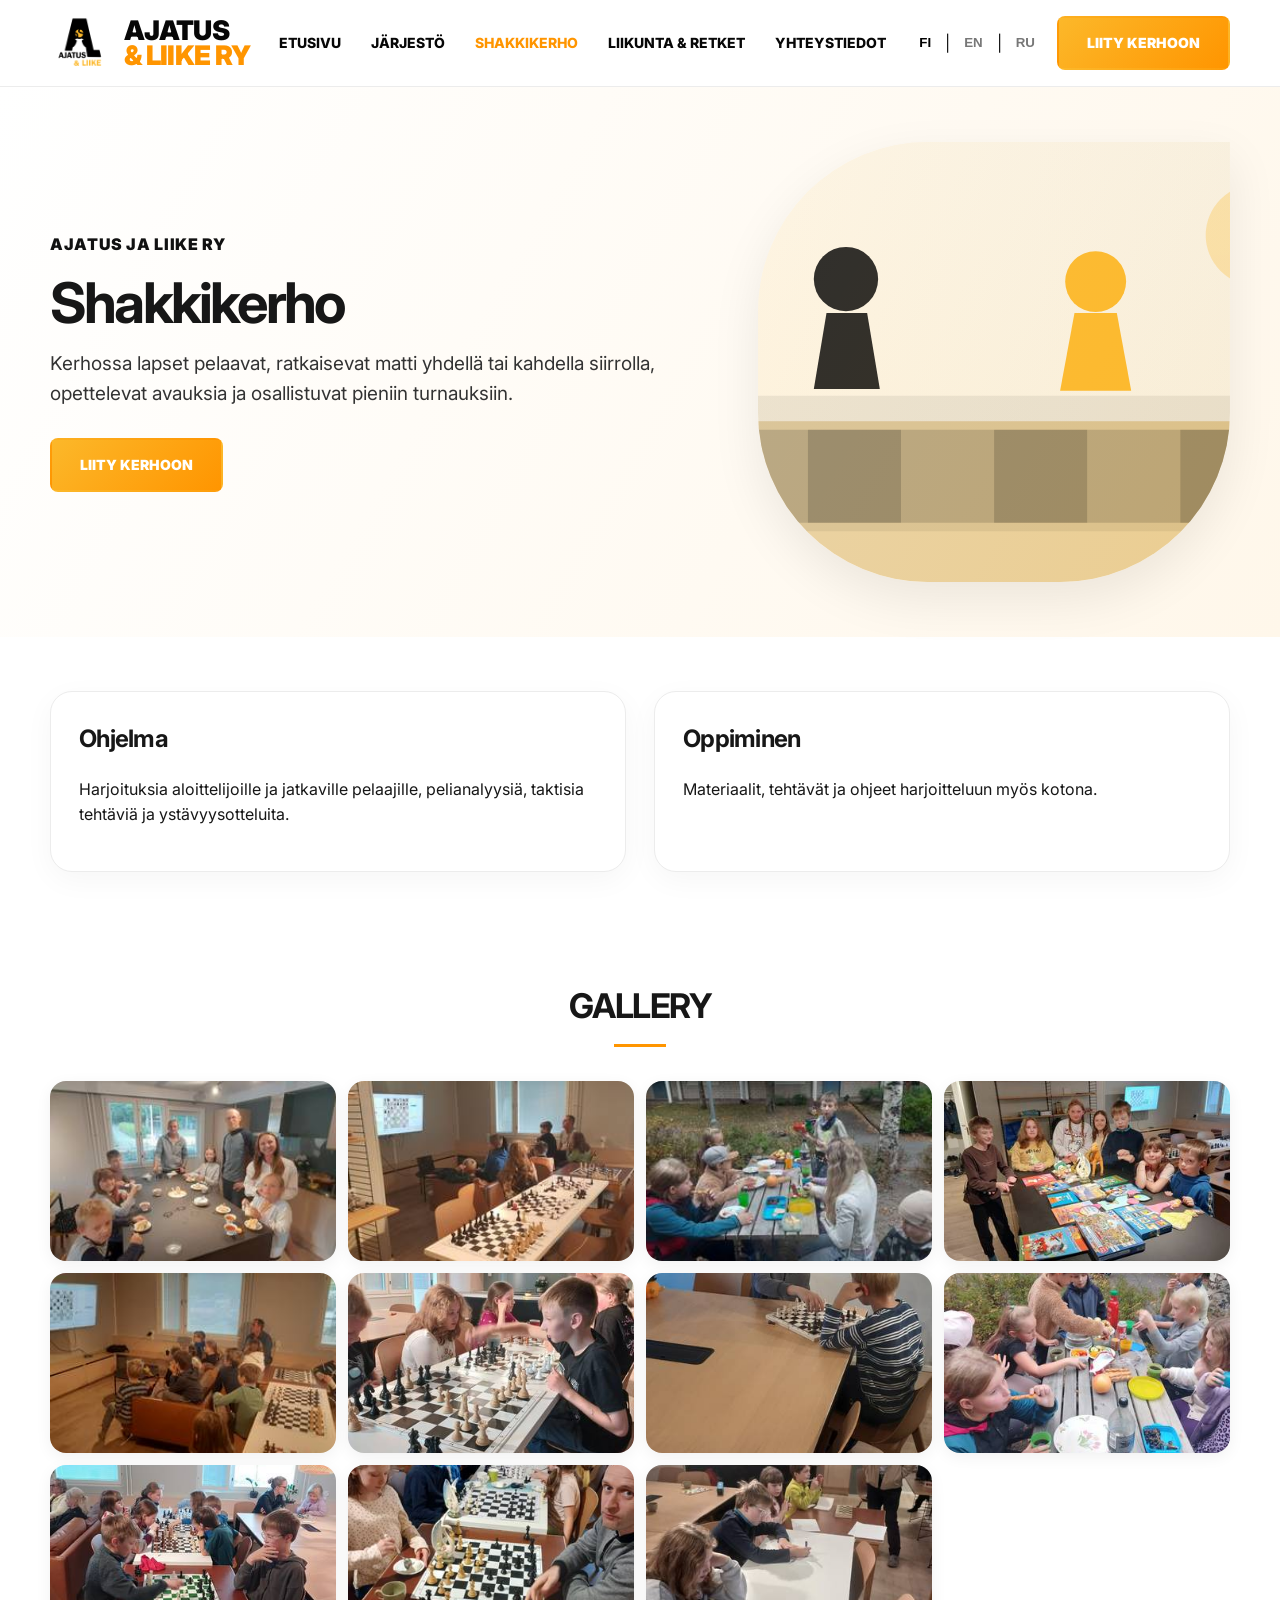
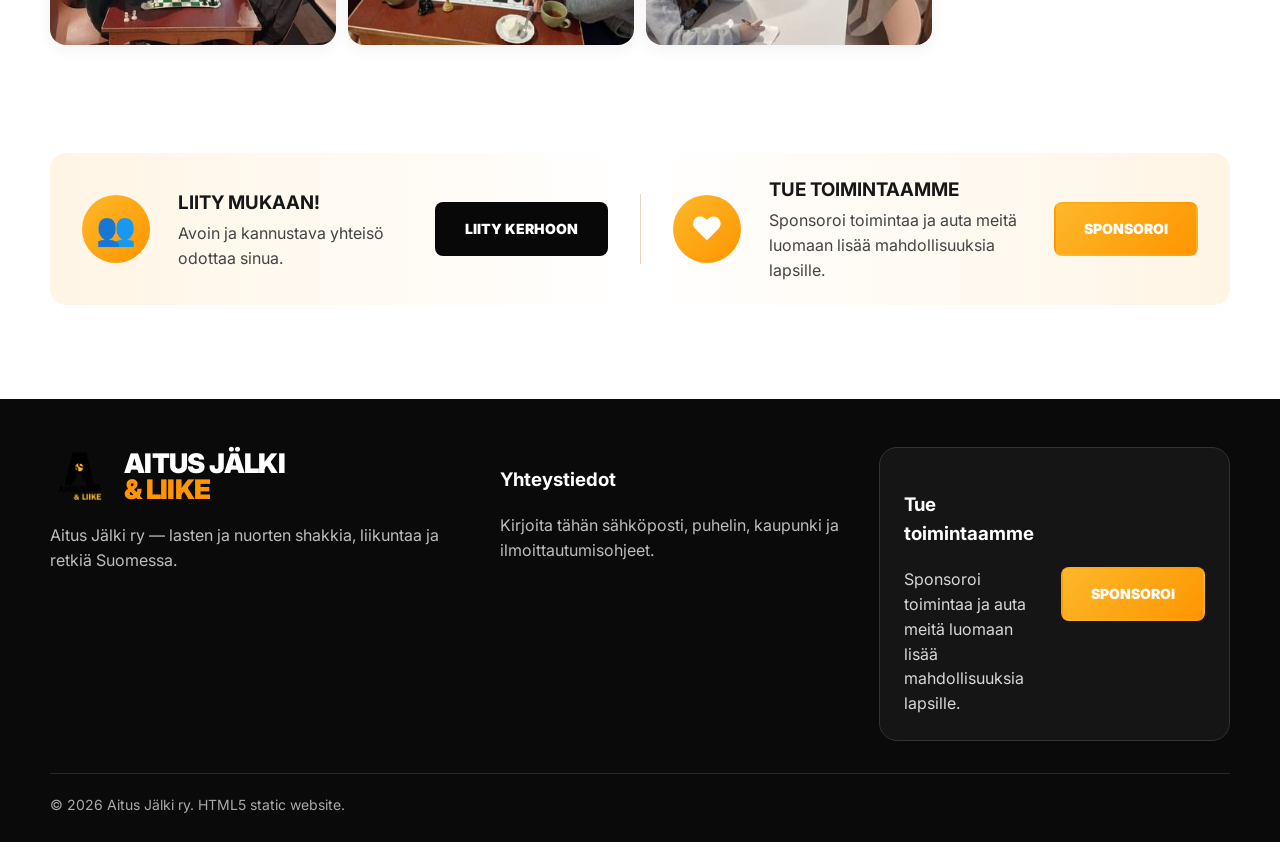
==== commit 7fdf182f: "no Learning" ====
--- a/chess.html
+++ b/chess.html
@@ -19,8 +19,7 @@
 					alt="Ajatus ja liike logo"><span>AJATUS<br><em>&&nbsp;LIIKE&nbsp;RY</em></span></a>
 			<nav class="menu"><a href="index.html" class="" data-i18n="nav_home"></a><a href="organization.html"
 					class="" data-i18n="nav_org"></a><a href="chess.html" class="active" data-i18n="nav_chess"></a><a
-					href="sports.html" class="" data-i18n="nav_sports"></a><a href="learning.html" class=""
-					data-i18n="nav_learning"></a><a href="#contacts" data-i18n="nav_contact"></a></nav>
+					href="sports.html" class="" data-i18n="nav_sports"></a><a href="#contacts" data-i18n="nav_contact"></a></nav>
 			<div class="rightnav">
 				<div class="langs"><button data-lang="fi">FI</button><span>|</span><button
 						data-lang="en">EN</button><span>|</span><button data-lang="ru">RU</button></div><a
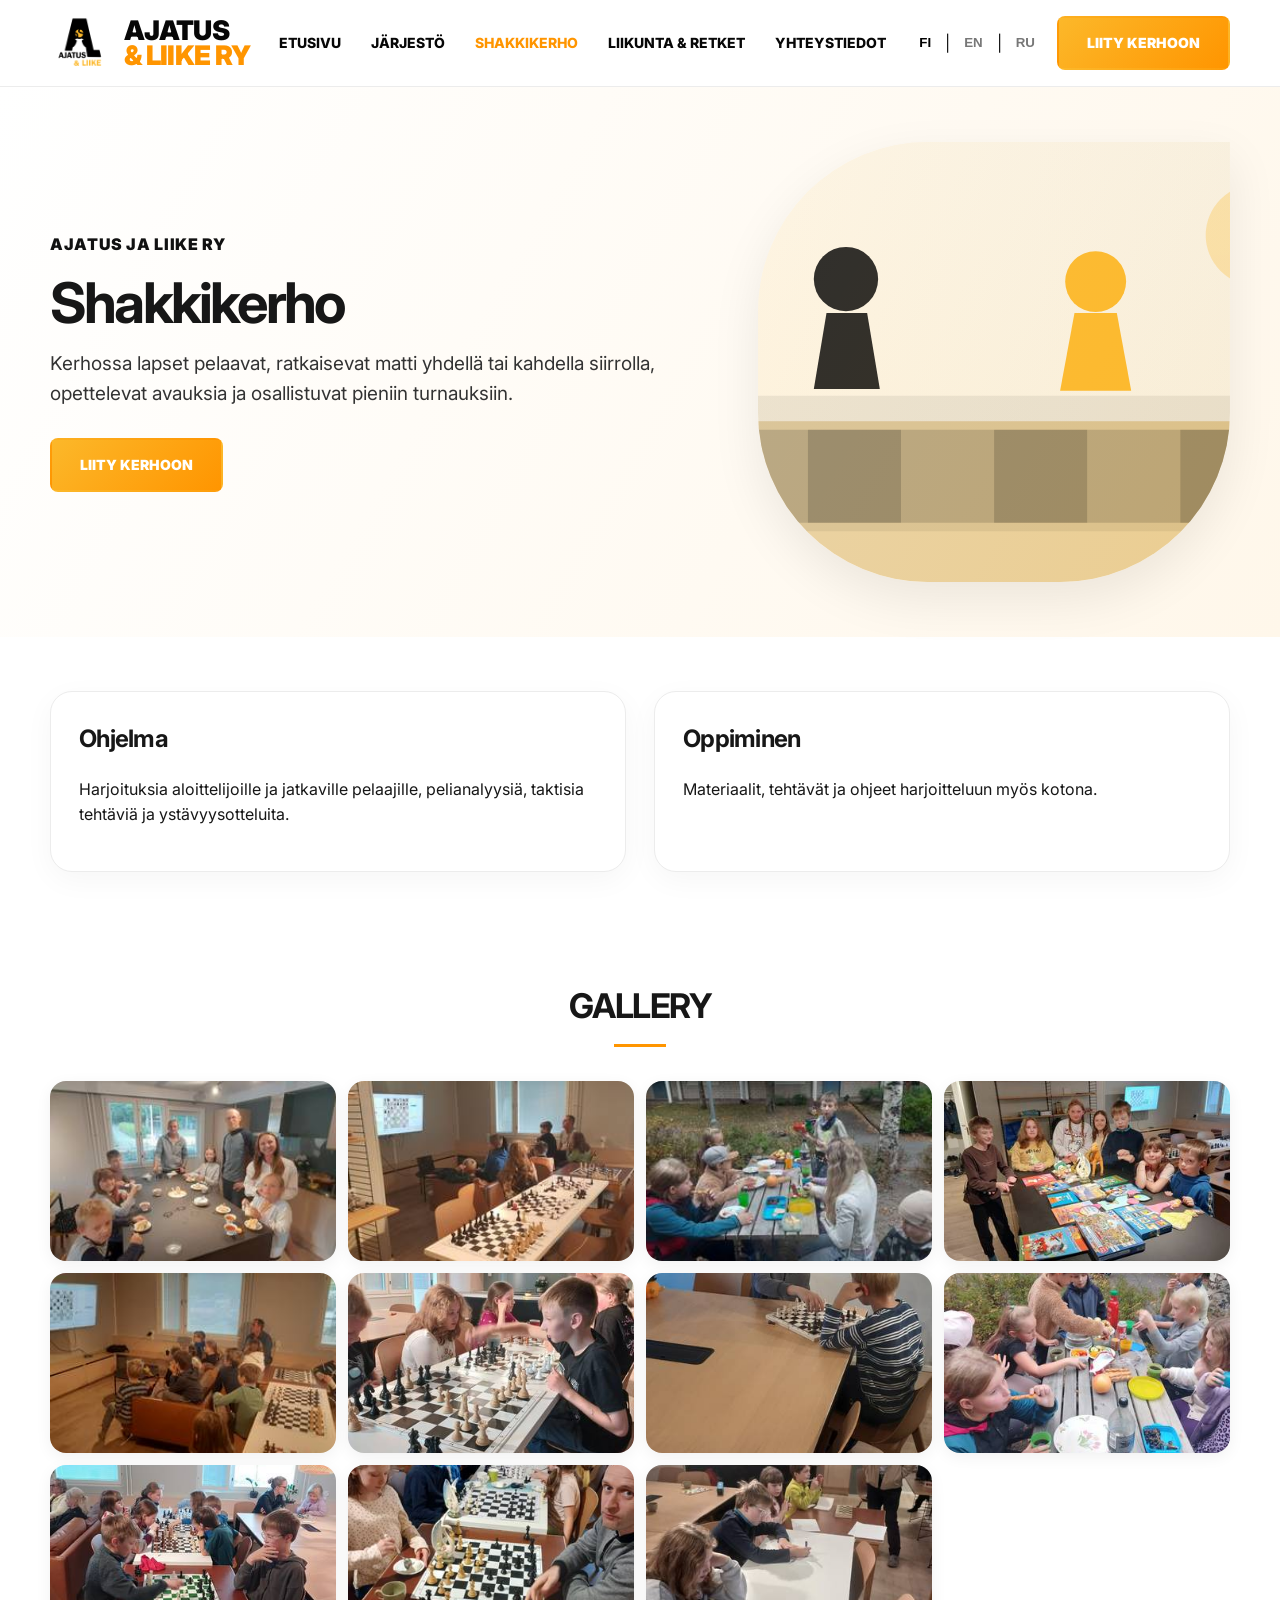
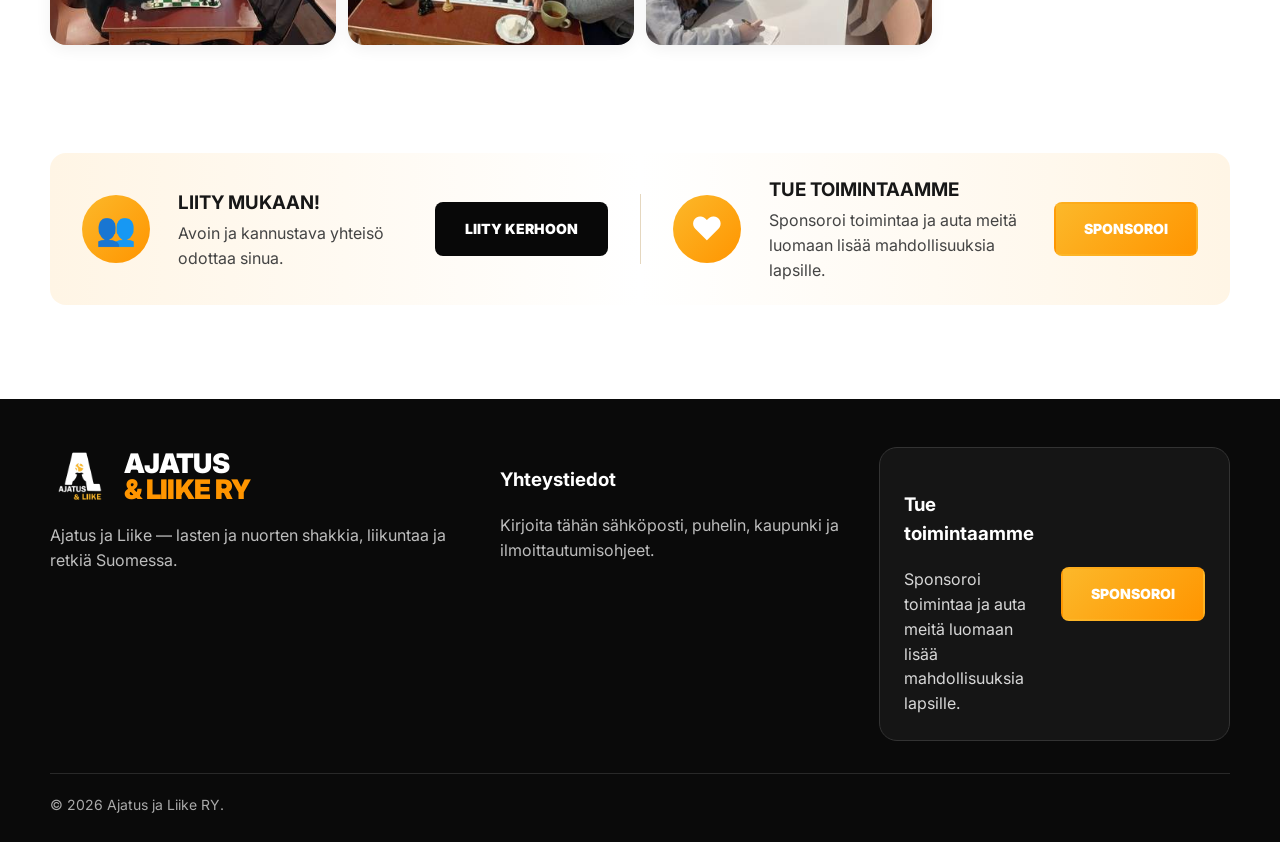
==== commit e8242e6c: "text changes" ====
--- a/chess.html
+++ b/chess.html
@@ -19,7 +19,8 @@
 					alt="Ajatus ja liike logo"><span>AJATUS<br><em>&&nbsp;LIIKE&nbsp;RY</em></span></a>
 			<nav class="menu"><a href="index.html" class="" data-i18n="nav_home"></a><a href="organization.html"
 					class="" data-i18n="nav_org"></a><a href="chess.html" class="active" data-i18n="nav_chess"></a><a
-					href="sports.html" class="" data-i18n="nav_sports"></a><a href="#contacts" data-i18n="nav_contact"></a></nav>
+					href="sports.html" class="" data-i18n="nav_sports"></a><a href="#contacts"
+					data-i18n="nav_contact"></a></nav>
 			<div class="rightnav">
 				<div class="langs"><button data-lang="fi">FI</button><span>|</span><button
 						data-lang="en">EN</button><span>|</span><button data-lang="ru">RU</button></div><a
@@ -94,7 +95,7 @@
 					<div>
 						<h3 data-i18n="join_title"></h3>
 						<p data-i18n="join_text"></p>
-					</div><a class="btn btn-dark" href="mailto:info@example.fi?subject=Join%20the%20club"
+					</div><a class="btn btn-dark" href="mailto:vice@ajatusjaliike.fi?subject=Join%20the%20club"
 						data-i18n="join"></a>
 				</div>
 				<div class="divider"></div>
@@ -103,7 +104,7 @@
 					<div>
 						<h3 data-i18n="sponsor_title"></h3>
 						<p data-i18n="sponsor_text"></p>
-					</div><a class="btn btn-primary" href="mailto:info@example.fi?subject=Sponsorship"
+					</div><a class="btn btn-primary" href="mailto:vice@ajatusjaliike.fi?subject=Sponsorship"
 						data-i18n="sponsor"></a>
 				</div>
 			</div>
@@ -111,8 +112,8 @@
 	</section>
 	<footer class="footer" id="contacts">
 		<div class="container footer-grid">
-			<div><a class="brand" href="index.html"><img src="assets/img/logo.png" alt=""><span style="color:#fff">AITUS
-						JÄLKI<br><em>& LIIKE</em></span></a>
+			<div><a class="brand" href="index.html"><img src="assets/img/logo-white.png" alt=""><span
+						style="color:#fff">AJATUS<br><em>&&nbsp;LIIKE&nbsp;RY</em></span></a>
 				<p class="muted" data-i18n="footer_text"></p>
 			</div>
 			<div>
@@ -123,11 +124,11 @@
 				<div>
 					<h3 data-i18n="sponsor_title"></h3>
 					<p data-i18n="sponsor_text"></p>
-				</div><a class="btn btn-primary" href="mailto:info@example.fi?subject=Sponsorship"
+				</div><a class="btn btn-primary" href="mailto:vice@ajatusjaliike.fi?subject=Sponsorship"
 					data-i18n="sponsor"></a>
 			</div>
 		</div>
-		<div class="container footer-bottom">© 2026 Aitus Jälki ry. HTML5 static website.</div>
+		<div class="container footer-bottom">© 2026 Ajatus ja Liike RY.</div>
 	</footer>
 	<script src="assets/js/main.js"></script>
 	<script src="assets/vendor/glightbox/glightbox.min.js"></script>
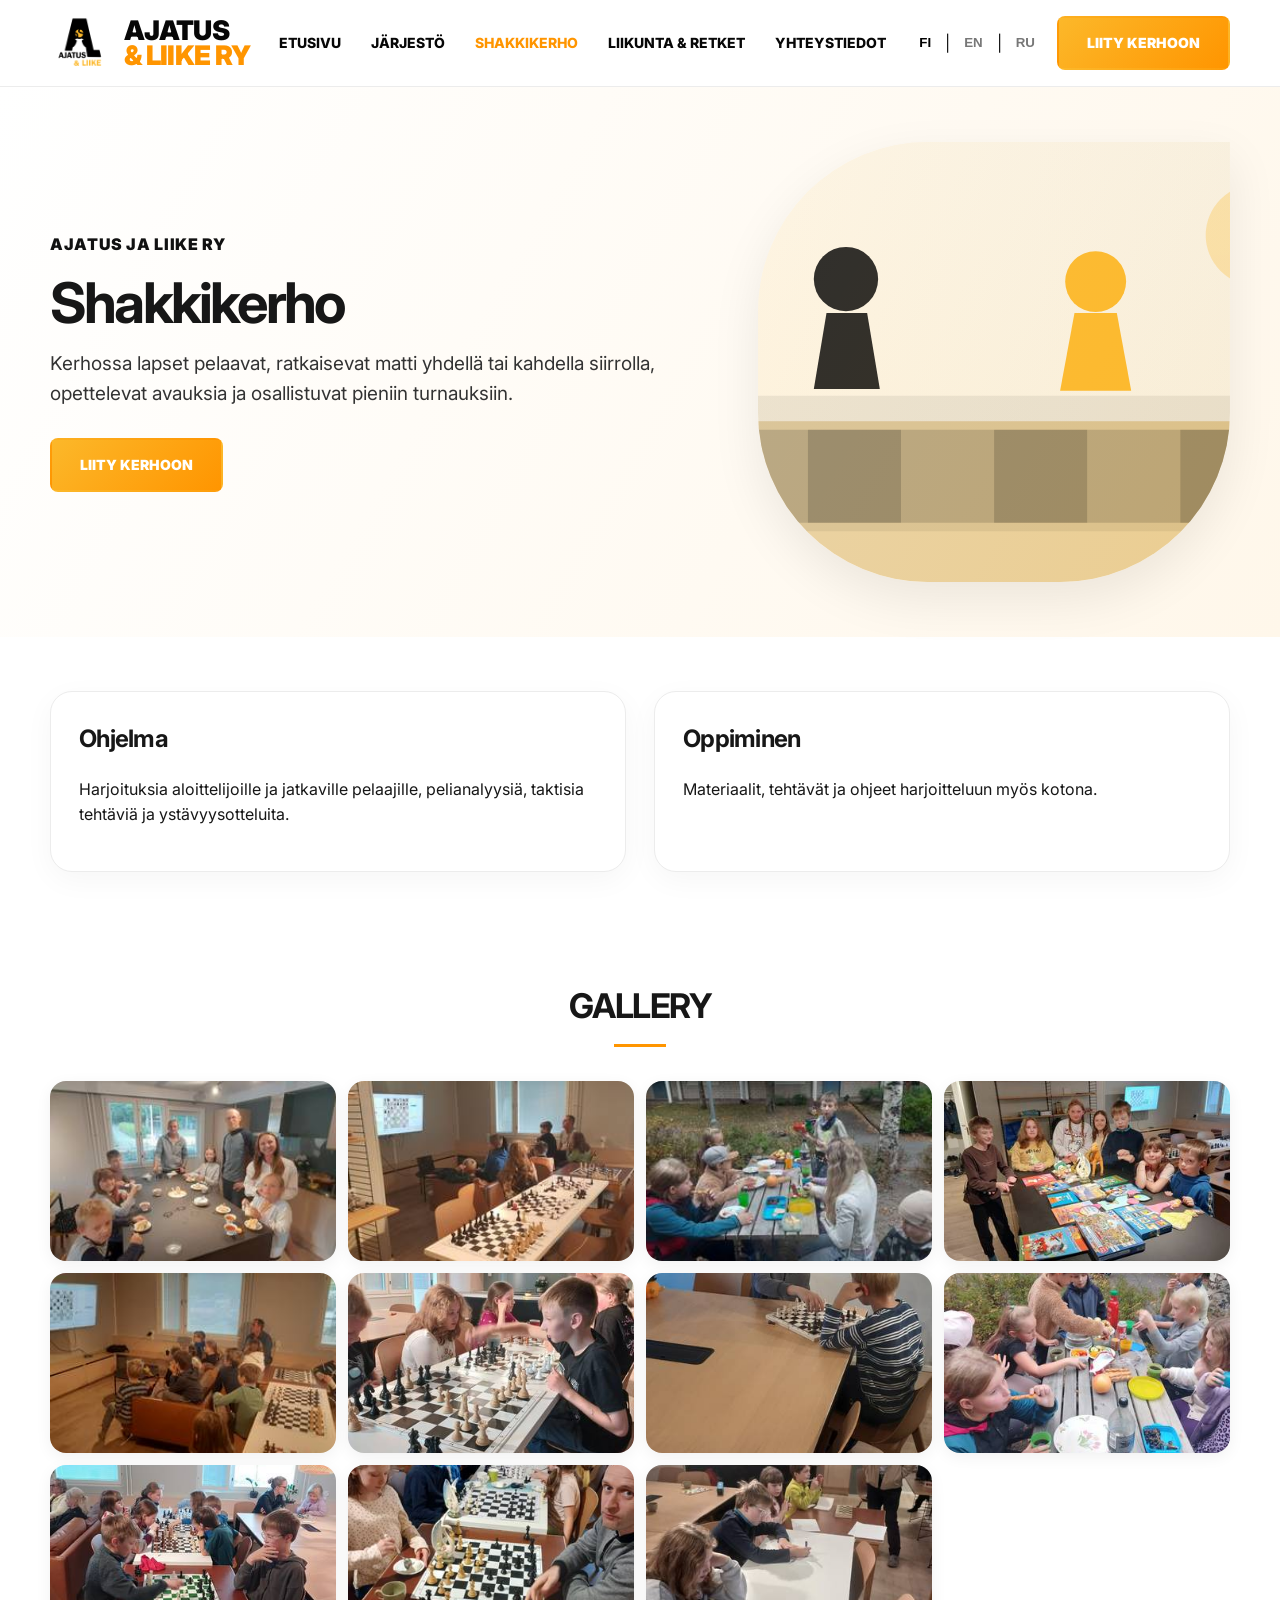
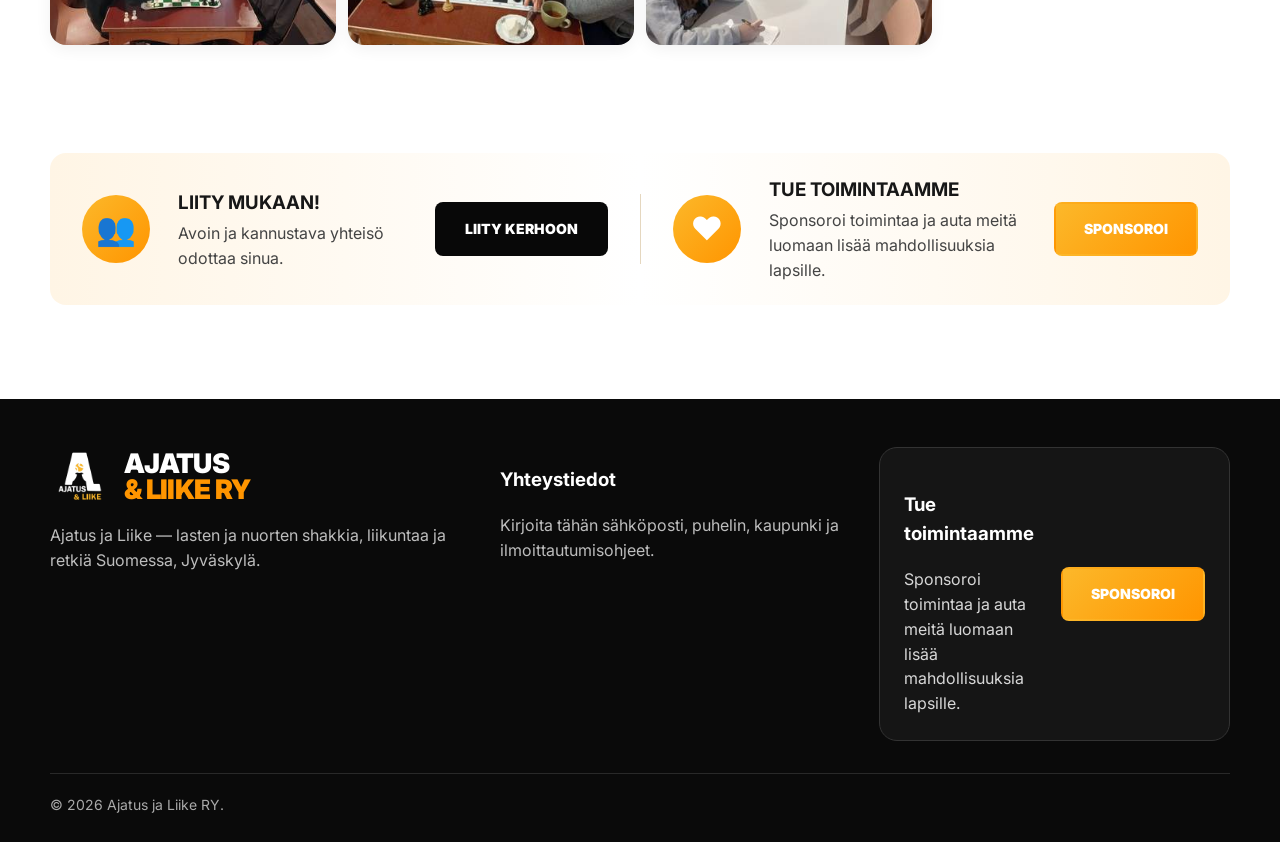
==== commit c84e0889: "styles" ====
--- a/chess.html
+++ b/chess.html
@@ -5,7 +5,7 @@
 	<meta charset="utf-8">
 	<meta name="viewport" content="width=device-width,initial-scale=1">
 	<meta name="description" content="Ajatus ja Liike RY — chess, sports and trips for children in Finland">
-	<title>Aitus Jälki — chess.html</title>
+	<title>Ajatus ja Liike</title>
 	<link rel="preconnect" href="https://fonts.googleapis.com">
 	<link rel="preconnect" href="https://fonts.gstatic.com" crossorigin>
 	<link href="https://fonts.googleapis.com/css2?family=Inter:wght@400;600;700;800;900&display=swap" rel="stylesheet">
--- a/assets/css/styles.css
+++ b/assets/css/styles.css
@@ -1 +1,707 @@
-:root{--orange:#FCB82A;--orange2:#ff9500;--black:#070707;--text:#171717;--muted:#666;--line:#ececec;--soft:#fff5e4;--white:#fff;--radius:26px;--shadow:0 18px 50px rgba(0,0,0,.08)}*{box-sizing:border-box}html{scroll-behavior:smooth}body{margin:0;font-family:Inter,system-ui,-apple-system,BlinkMacSystemFont,"Segoe UI",Arial,sans-serif;color:var(--text);background:#fff;line-height:1.55}.container{width:min(1180px,calc(100% - 40px));margin:0 auto}.topbar{position:sticky;top:0;z-index:50;background:rgba(255,255,255,.92);backdrop-filter:blur(18px);border-bottom:1px solid var(--line)}.nav{height:86px;display:flex;align-items:center;justify-content:space-between;gap:28px}.brand{display:flex;align-items:center;gap:14px;text-decoration:none;color:var(--black);font-weight:900;letter-spacing:-.04em}.brand img{width:60px;height:60px;object-fit:contain}.brand span{display:block;font-size:27px;line-height:.94}.brand em{font-style:normal;color:var(--orange2)}.menu{display:flex;align-items:center;gap:30px}.menu a{color:var(--black);text-decoration:none;font-size:14px;font-weight:800;text-transform:uppercase}.menu a.active,.menu a:hover{color:var(--orange2)}.rightnav{display:flex;align-items:center;gap:18px}.langs{display:flex;gap:10px;align-items:center}.langs button{border:0;background:transparent;padding:4px;font-weight:800;cursor:pointer;color:#777}.langs button.active{color:#000}.btn{display:inline-flex;align-items:center;justify-content:center;border-radius:8px;padding:14px 28px;text-decoration:none;font-weight:900;text-transform:uppercase;font-size:14px;border:2px solid transparent;transition:.2s}.btn-primary{background:linear-gradient(135deg,var(--orange),var(--orange2));color:#fff}.btn-primary:hover{transform:translateY(-2px);box-shadow:0 12px 24px rgba(252,184,42,.32)}.btn-outline{background:#fff;color:var(--orange2);border-color:var(--orange2)}.btn-dark{background:#080808;color:#fff}.mobile-toggle{display:none;border:0;background:#fff;font-size:28px}.hero{position:relative;overflow:hidden;padding:52px 0 35px}.hero:before{content:"";position:absolute;left:-50px;top:0;width:190px;height:310px;background:radial-gradient(var(--orange) 2px,transparent 3px);background-size:22px 22px;opacity:.16}.hero-grid{display:grid;grid-template-columns:.9fr 1.1fr;gap:36px;align-items:center}.eyebrow{text-transform:uppercase;font-weight:900;letter-spacing:.04em;color:#111;margin-bottom:18px}.hero h1{font-size:clamp(44px,6vw,82px);line-height:.98;letter-spacing:-.06em;margin:0 0 24px}.orange{color:var(--orange2)}.lead{font-size:19px;max-width:610px;color:#333;margin:0 0 30px}.hero-actions{display:flex;gap:22px;flex-wrap:wrap;margin-bottom:28px}.hero-photo{min-height:440px;border-radius:170px 0 170px 170px;overflow:hidden;position:relative;box-shadow:var(--shadow);background:var(--soft)}.photo{width:100%;height:100%;min-height:inherit;background-size:cover;background-position:center}.chess-photo{background-image:linear-gradient(120deg,rgba(255,255,255,.08),rgba(252,184,42,.15)),url('../img/chess.svg')}.sports-photo{background-image:linear-gradient(120deg,rgba(255,255,255,.08),rgba(252,184,42,.12)),url('../img/sports.svg')}.camp-photo{background-image:linear-gradient(120deg,rgba(255,255,255,.08),rgba(252,184,42,.12)),url('../img/camp.svg')}.learn-photo{background-image:linear-gradient(120deg,rgba(255,255,255,.08),rgba(252,184,42,.12)),url('../img/learning.svg')}.hero-dot{position:absolute;left:4%;bottom:26%;width:42px;height:42px;background:var(--orange2);border-radius:50%}.facts{display:grid;grid-template-columns:repeat(4,1fr);gap:22px;margin-top:20px}.fact{display:flex;align-items:center;gap:13px;font-weight:700}.fact b{display:block}.fact .ico{font-size:32px;color:var(--orange2)}.section{padding:54px 0}.section-title{text-align:center;margin-bottom:34px}.section-title h2{font-size:34px;letter-spacing:-.04em;text-transform:uppercase;margin:0}.mark{width:52px;height:3px;background:var(--orange2);margin:12px auto 0}.cards{display:grid;grid-template-columns:repeat(4,1fr);gap:28px}.card{background:#fff;border:1px solid var(--line);border-radius:18px;padding:0 0 18px;overflow:hidden;box-shadow:0 8px 28px rgba(0,0,0,.04)}.card .thumb{height:148px;background:#eee;background-size:cover;background-position:center}.card h3{padding:18px 18px 0;margin:0;font-size:18px;text-transform:uppercase;display:flex;align-items:center;gap:10px}.card p{padding:0 18px;margin:10px 0 14px;color:#555}.more{padding:0 18px;color:var(--orange2);font-weight:900;text-decoration:none}.join-strip{background:linear-gradient(90deg,#fff5e5,#fff,#fff5e5);border-radius:16px;padding:22px 32px;display:grid;grid-template-columns:1fr 1px 1fr;gap:32px;align-items:center}.join-box{display:grid;grid-template-columns:78px 1fr auto;gap:18px;align-items:center}.round-ico{width:68px;height:68px;border-radius:50%;background:linear-gradient(135deg,var(--orange),var(--orange2));color:#fff;display:flex;align-items:center;justify-content:center;font-size:32px}.join-box h3{margin:0;text-transform:uppercase}.join-box p{margin:4px 0 0;color:#444}.divider{height:70px;background:#e5d7bf}.page-hero{padding:55px 0;background:linear-gradient(120deg,#fff,#fff7ea)}.page-hero .container{display:grid;grid-template-columns:1fr .7fr;gap:34px;align-items:center}.page-hero h1{font-size:56px;line-height:1;margin:0 0 18px;letter-spacing:-.05em}.content-grid{display:grid;grid-template-columns:1fr 1fr;gap:28px}.panel{background:#fff;border:1px solid var(--line);border-radius:22px;padding:28px;box-shadow:0 8px 30px rgba(0,0,0,.04)}.panel h2,.panel h3{margin-top:0;letter-spacing:-.03em}.list{padding-left:20px}.gallery{display:grid;grid-template-columns:repeat(6,1fr);gap:12px}.gallery div{height:160px;border-radius:16px;background-size:cover;background-position:center}.gallery div:nth-child(1),.gallery div:nth-child(4){grid-column:span 2}.gallery div:nth-child(2){grid-column:span 3}.gallery div:nth-child(3){grid-column:span 1}.gallery div:nth-child(5){grid-column:span 3}.gallery div:nth-child(6){grid-column:span 3}.gallery-photos{grid-template-columns:repeat(4,1fr)}.gallery-photos a{display:block;height:180px;border-radius:16px;overflow:hidden;box-shadow:0 4px 16px rgba(0,0,0,.06)}.gallery-photos img{width:100%;height:100%;object-fit:cover;display:block;transition:transform .25s}.gallery-photos a:hover img{transform:scale(1.04)}.files{display:grid;grid-template-columns:repeat(3,1fr);gap:18px}.file{padding:20px;border:1px dashed #d9c295;border-radius:16px;background:#fffdf8}.footer{margin-top:40px;background:#0a0a0a;color:#fff;padding:48px 0 26px}.footer-grid{display:grid;grid-template-columns:1.2fr 1fr 1fr;gap:28px}.footer a{color:#fff;text-decoration:none}.footer .muted{color:#bdbdbd}.footer-bottom{border-top:1px solid #292929;margin-top:32px;padding-top:20px;color:#aaa;font-size:14px}.sponsor-footer{background:#151515;border:1px solid #333;border-radius:18px;padding:24px;display:flex;gap:18px;align-items:center;justify-content:space-between}.sponsor-footer p{margin:0;color:#d7d7d7}.hide{display:none!important}@media(max-width:960px){.nav{height:auto;padding:14px 0;align-items:flex-start}.mobile-toggle{display:block}.menu{display:none;position:absolute;left:0;right:0;top:86px;background:#fff;border-bottom:1px solid var(--line);padding:20px;flex-direction:column;align-items:flex-start}.menu.open{display:flex}.rightnav{gap:10px}.rightnav .btn{display:none}.hero-grid,.page-hero .container,.content-grid{grid-template-columns:1fr}.hero-photo{min-height:320px;border-radius:80px 0 80px 80px}.facts,.cards,.files{grid-template-columns:1fr 1fr}.join-strip{grid-template-columns:1fr}.divider{display:none}.join-box{grid-template-columns:58px 1fr}.join-box .btn{grid-column:1/-1}.footer-grid{grid-template-columns:1fr}.gallery{grid-template-columns:1fr 1fr}.gallery div{grid-column:span 1!important}.gallery-photos{grid-template-columns:repeat(2,1fr)}}@media(max-width:620px){.container{width:min(100% - 24px,1180px)}.brand span{font-size:20px}.brand img{width:48px;height:48px}.langs{font-size:13px}.hero h1{font-size:42px}.page-hero h1{font-size:40px}.facts,.cards,.files{grid-template-columns:1fr}.hero{padding-top:30px}.footer{padding-bottom:110px}.sponsor-footer{flex-direction:column;align-items:flex-start}.gallery{grid-template-columns:1fr}.btn{width:100%}.hero-actions{gap:12px}}
+:root {
+	--orange: #FCB82A;
+	--orange2: #ff9500;
+	--black: #070707;
+	--text: #171717;
+	--muted: #666;
+	--line: #ececec;
+	--soft: #fff5e4;
+	--white: #fff;
+	--radius: 26px;
+	--shadow: 0 18px 50px rgba(0, 0, 0, .08)
+}
+
+* {
+	box-sizing: border-box
+}
+
+html {
+	scroll-behavior: smooth
+}
+
+body {
+	margin: 0;
+	font-family: Inter, system-ui, -apple-system, BlinkMacSystemFont, "Segoe UI", Arial, sans-serif;
+	color: var(--text);
+	background: #fff;
+	line-height: 1.55
+}
+
+.container {
+	width: min(1180px, calc(100% - 40px));
+	margin: 0 auto
+}
+
+.topbar {
+	position: sticky;
+	top: 0;
+	z-index: 50;
+	background: rgba(255, 255, 255, .92);
+	backdrop-filter: blur(18px);
+	border-bottom: 1px solid var(--line)
+}
+
+.nav {
+	height: 86px;
+	display: flex;
+	align-items: center;
+	justify-content: space-between;
+	gap: 28px
+}
+
+.brand {
+	display: flex;
+	align-items: center;
+	gap: 14px;
+	text-decoration: none;
+	color: var(--black);
+	font-weight: 900;
+	letter-spacing: -.04em
+}
+
+.brand img {
+	width: 60px;
+	height: 60px;
+	object-fit: contain
+}
+
+.brand span {
+	display: block;
+	font-size: 27px;
+	line-height: .94
+}
+
+.brand em {
+	font-style: normal;
+	color: var(--orange2)
+}
+
+.menu {
+	display: flex;
+	align-items: center;
+	gap: 30px
+}
+
+.menu a {
+	color: var(--black);
+	text-decoration: none;
+	font-size: 14px;
+	font-weight: 800;
+	text-transform: uppercase
+}
+
+.menu a.active,
+.menu a:hover {
+	color: var(--orange2)
+}
+
+.rightnav {
+	display: flex;
+	align-items: center;
+	gap: 18px
+}
+
+.langs {
+	display: flex;
+	gap: 10px;
+	align-items: center
+}
+
+.langs button {
+	border: 0;
+	background: transparent;
+	padding: 4px;
+	font-weight: 800;
+	cursor: pointer;
+	color: #777
+}
+
+.langs button.active {
+	color: #000
+}
+
+.btn {
+	display: inline-flex;
+	align-items: center;
+	justify-content: center;
+	border-radius: 8px;
+	padding: 14px 28px;
+	text-decoration: none;
+	font-weight: 900;
+	text-transform: uppercase;
+	font-size: 14px;
+	border: 2px solid transparent;
+	transition: .2s
+}
+
+.btn-primary {
+	background: linear-gradient(135deg, var(--orange), var(--orange2));
+	color: #fff
+}
+
+.btn-primary:hover {
+	transform: translateY(-2px);
+	box-shadow: 0 12px 24px rgba(252, 184, 42, .32)
+}
+
+.btn-outline {
+	background: #fff;
+	color: var(--orange2);
+	border-color: var(--orange2)
+}
+
+.btn-dark {
+	background: #080808;
+	color: #fff
+}
+
+.mobile-toggle {
+	display: none;
+	border: 0;
+	background: #fff;
+	font-size: 28px
+}
+
+.hero {
+	position: relative;
+	overflow: hidden;
+	padding: 52px 0 35px
+}
+
+.hero:before {
+	content: "";
+	position: absolute;
+	left: -50px;
+	top: 0;
+	width: 190px;
+	height: 310px;
+	background: radial-gradient(var(--orange) 2px, transparent 3px);
+	background-size: 22px 22px;
+	opacity: .16
+}
+
+.hero-grid {
+	display: grid;
+	grid-template-columns: .9fr 1.1fr;
+	gap: 36px;
+	align-items: center
+}
+
+.eyebrow {
+	text-transform: uppercase;
+	font-weight: 900;
+	letter-spacing: .04em;
+	color: #111;
+	margin-bottom: 18px
+}
+
+.hero h1 {
+	font-size: clamp(44px, 6vw, 82px);
+	line-height: .98;
+	letter-spacing: -.06em;
+	margin: 0 0 24px
+}
+
+.orange {
+	color: var(--orange2)
+}
+
+.lead {
+	font-size: 19px;
+	max-width: 610px;
+	color: #333;
+	margin: 0 0 30px
+}
+
+.hero-actions {
+	display: flex;
+	gap: 22px;
+	flex-wrap: wrap;
+	margin-bottom: 28px
+}
+
+.hero-photo {
+	min-height: 440px;
+	border-radius: 170px 0 170px 170px;
+	overflow: hidden;
+	position: relative;
+	box-shadow: var(--shadow);
+	background: var(--soft)
+}
+
+.photo {
+	width: 100%;
+	height: 100%;
+	min-height: inherit;
+	background-size: cover;
+	background-position: center
+}
+
+.chess-photo {
+	background-image: linear-gradient(120deg, rgba(255, 255, 255, .08), rgba(252, 184, 42, .15)), url('../img/chess.svg')
+}
+
+.sports-photo {
+	background-image: linear-gradient(120deg, rgba(255, 255, 255, .08), rgba(252, 184, 42, .12)), url('../img/sports.svg')
+}
+
+.camp-photo {
+	background-image: linear-gradient(120deg, rgba(255, 255, 255, .08), rgba(252, 184, 42, .12)), url('../img/camp.svg')
+}
+
+.learn-photo {
+	background-image: linear-gradient(120deg, rgba(255, 255, 255, .08), rgba(252, 184, 42, .12)), url('../img/learning.svg')
+}
+
+.hero-dot {
+	position: absolute;
+	left: 4%;
+	bottom: 26%;
+	width: 42px;
+	height: 42px;
+	background: var(--orange2);
+	border-radius: 50%
+}
+
+.facts {
+	display: grid;
+	grid-template-columns: repeat(4, 1fr);
+	gap: 22px;
+	margin-top: 20px
+}
+
+.fact {
+	display: flex;
+	align-items: center;
+	gap: 13px;
+	font-weight: 700
+}
+
+.fact b {
+	display: block
+}
+
+.fact .ico {
+	font-size: 32px;
+	color: var(--orange2)
+}
+
+.section {
+	padding: 54px 0
+}
+
+.section-title {
+	text-align: center;
+	margin-bottom: 34px
+}
+
+.section-title h2 {
+	font-size: 34px;
+	letter-spacing: -.04em;
+	text-transform: uppercase;
+	margin: 0
+}
+
+.mark {
+	width: 52px;
+	height: 3px;
+	background: var(--orange2);
+	margin: 12px auto 0
+}
+
+.cards {
+	display: grid;
+	grid-template-columns: repeat(4, 1fr);
+	gap: 28px
+}
+
+.card {
+	background: #fff;
+	border: 1px solid var(--line);
+	border-radius: 18px;
+	padding: 0 0 18px;
+	overflow: hidden;
+	box-shadow: 0 8px 28px rgba(0, 0, 0, .04)
+}
+
+.card .thumb {
+	height: 148px;
+	background-color: #eee;
+	background-size: cover;
+	background-position: center
+}
+
+.card h3 {
+	padding: 18px 18px 0;
+	margin: 0;
+	font-size: 18px;
+	text-transform: uppercase;
+	display: flex;
+	align-items: center;
+	gap: 10px
+}
+
+.card p {
+	padding: 0 18px;
+	margin: 10px 0 14px;
+	color: #555
+}
+
+.more {
+	padding: 0 18px;
+	color: var(--orange2);
+	font-weight: 900;
+	text-decoration: none
+}
+
+.join-strip {
+	background: linear-gradient(90deg, #fff5e5, #fff, #fff5e5);
+	border-radius: 16px;
+	padding: 22px 32px;
+	display: grid;
+	grid-template-columns: 1fr 1px 1fr;
+	gap: 32px;
+	align-items: center
+}
+
+.join-box {
+	display: grid;
+	grid-template-columns: 78px 1fr auto;
+	gap: 18px;
+	align-items: center
+}
+
+.round-ico {
+	width: 68px;
+	height: 68px;
+	border-radius: 50%;
+	background: linear-gradient(135deg, var(--orange), var(--orange2));
+	color: #fff;
+	display: flex;
+	align-items: center;
+	justify-content: center;
+	font-size: 32px
+}
+
+.join-box h3 {
+	margin: 0;
+	text-transform: uppercase
+}
+
+.join-box p {
+	margin: 4px 0 0;
+	color: #444
+}
+
+.divider {
+	height: 70px;
+	background: #e5d7bf
+}
+
+.page-hero {
+	padding: 55px 0;
+	background: linear-gradient(120deg, #fff, #fff7ea)
+}
+
+.page-hero .container {
+	display: grid;
+	grid-template-columns: 1fr .7fr;
+	gap: 34px;
+	align-items: center
+}
+
+.page-hero h1 {
+	font-size: 56px;
+	line-height: 1;
+	margin: 0 0 18px;
+	letter-spacing: -.05em
+}
+
+.content-grid {
+	display: grid;
+	grid-template-columns: 1fr 1fr;
+	gap: 28px
+}
+
+.panel {
+	background: #fff;
+	border: 1px solid var(--line);
+	border-radius: 22px;
+	padding: 28px;
+	box-shadow: 0 8px 30px rgba(0, 0, 0, .04)
+}
+
+.panel h2,
+.panel h3 {
+	margin-top: 0;
+	letter-spacing: -.03em
+}
+
+.list {
+	padding-left: 20px
+}
+
+.gallery {
+	display: grid;
+	grid-template-columns: repeat(6, 1fr);
+	gap: 12px
+}
+
+.gallery div {
+	height: 160px;
+	border-radius: 16px;
+	background-size: cover;
+	background-position: center
+}
+
+.gallery div:nth-child(1),
+.gallery div:nth-child(4) {
+	grid-column: span 2
+}
+
+.gallery div:nth-child(2) {
+	grid-column: span 3
+}
+
+.gallery div:nth-child(3) {
+	grid-column: span 1
+}
+
+.gallery div:nth-child(5) {
+	grid-column: span 3
+}
+
+.gallery div:nth-child(6) {
+	grid-column: span 3
+}
+
+.gallery-photos {
+	grid-template-columns: repeat(4, 1fr)
+}
+
+.gallery-photos a {
+	display: block;
+	height: 180px;
+	border-radius: 16px;
+	overflow: hidden;
+	box-shadow: 0 4px 16px rgba(0, 0, 0, .06)
+}
+
+.gallery-photos img {
+	width: 100%;
+	height: 100%;
+	object-fit: cover;
+	display: block;
+	transition: transform .25s
+}
+
+.gallery-photos a:hover img {
+	transform: scale(1.04)
+}
+
+.files {
+	display: grid;
+	grid-template-columns: repeat(3, 1fr);
+	gap: 18px
+}
+
+.file {
+	padding: 20px;
+	border: 1px dashed #d9c295;
+	border-radius: 16px;
+	background: #fffdf8
+}
+
+.footer {
+	margin-top: 40px;
+	background: #0a0a0a;
+	color: #fff;
+	padding: 48px 0 26px
+}
+
+.footer-grid {
+	display: grid;
+	grid-template-columns: 1.2fr 1fr 1fr;
+	gap: 28px
+}
+
+.footer a {
+	color: #fff;
+	text-decoration: none
+}
+
+.footer .muted {
+	color: #bdbdbd
+}
+
+.footer-bottom {
+	border-top: 1px solid #292929;
+	margin-top: 32px;
+	padding-top: 20px;
+	color: #aaa;
+	font-size: 14px
+}
+
+.sponsor-footer {
+	background: #151515;
+	border: 1px solid #333;
+	border-radius: 18px;
+	padding: 24px;
+	display: flex;
+	gap: 18px;
+	align-items: center;
+	justify-content: space-between
+}
+
+.sponsor-footer p {
+	margin: 0;
+	color: #d7d7d7
+}
+
+.hide {
+	display: none !important
+}
+
+@media(max-width:960px) {
+	.nav {
+		height: auto;
+		padding: 14px 0;
+		align-items: flex-start
+	}
+
+	.mobile-toggle {
+		display: block
+	}
+
+	.menu {
+		display: none;
+		position: absolute;
+		left: 0;
+		right: 0;
+		top: 86px;
+		background: #fff;
+		border-bottom: 1px solid var(--line);
+		padding: 20px;
+		flex-direction: column;
+		align-items: flex-start
+	}
+
+	.menu.open {
+		display: flex
+	}
+
+	.rightnav {
+		gap: 10px
+	}
+
+	.rightnav .btn {
+		display: none
+	}
+
+	.hero-grid,
+	.page-hero .container,
+	.content-grid {
+		grid-template-columns: 1fr
+	}
+
+	.hero-photo {
+		min-height: 320px;
+		border-radius: 80px 0 80px 80px
+	}
+
+	.facts,
+	.cards,
+	.files {
+		grid-template-columns: 1fr 1fr
+	}
+
+	.join-strip {
+		grid-template-columns: 1fr
+	}
+
+	.divider {
+		display: none
+	}
+
+	.join-box {
+		grid-template-columns: 58px 1fr
+	}
+
+	.join-box .btn {
+		grid-column: 1/-1
+	}
+
+	.footer-grid {
+		grid-template-columns: 1fr
+	}
+
+	.gallery {
+		grid-template-columns: 1fr 1fr
+	}
+
+	.gallery div {
+		grid-column: span 1 !important
+	}
+
+	.gallery-photos {
+		grid-template-columns: repeat(2, 1fr)
+	}
+}
+
+@media(max-width:620px) {
+	.container {
+		width: min(100% - 24px, 1180px)
+	}
+
+	.brand span {
+		font-size: 20px
+	}
+
+	.brand img {
+		width: 48px;
+		height: 48px
+	}
+
+	.langs {
+		font-size: 13px
+	}
+
+	.hero h1 {
+		font-size: 42px
+	}
+
+	.page-hero h1 {
+		font-size: 40px
+	}
+
+	.facts,
+	.cards,
+	.files {
+		grid-template-columns: 1fr
+	}
+
+	.hero {
+		padding-top: 30px
+	}
+
+	.footer {
+		padding-bottom: 110px
+	}
+
+	.sponsor-footer {
+		flex-direction: column;
+		align-items: flex-start
+	}
+
+	.gallery {
+		grid-template-columns: 1fr
+	}
+
+	.btn {
+		width: 100%
+	}
+
+	.hero-actions {
+		gap: 12px
+	}
+}
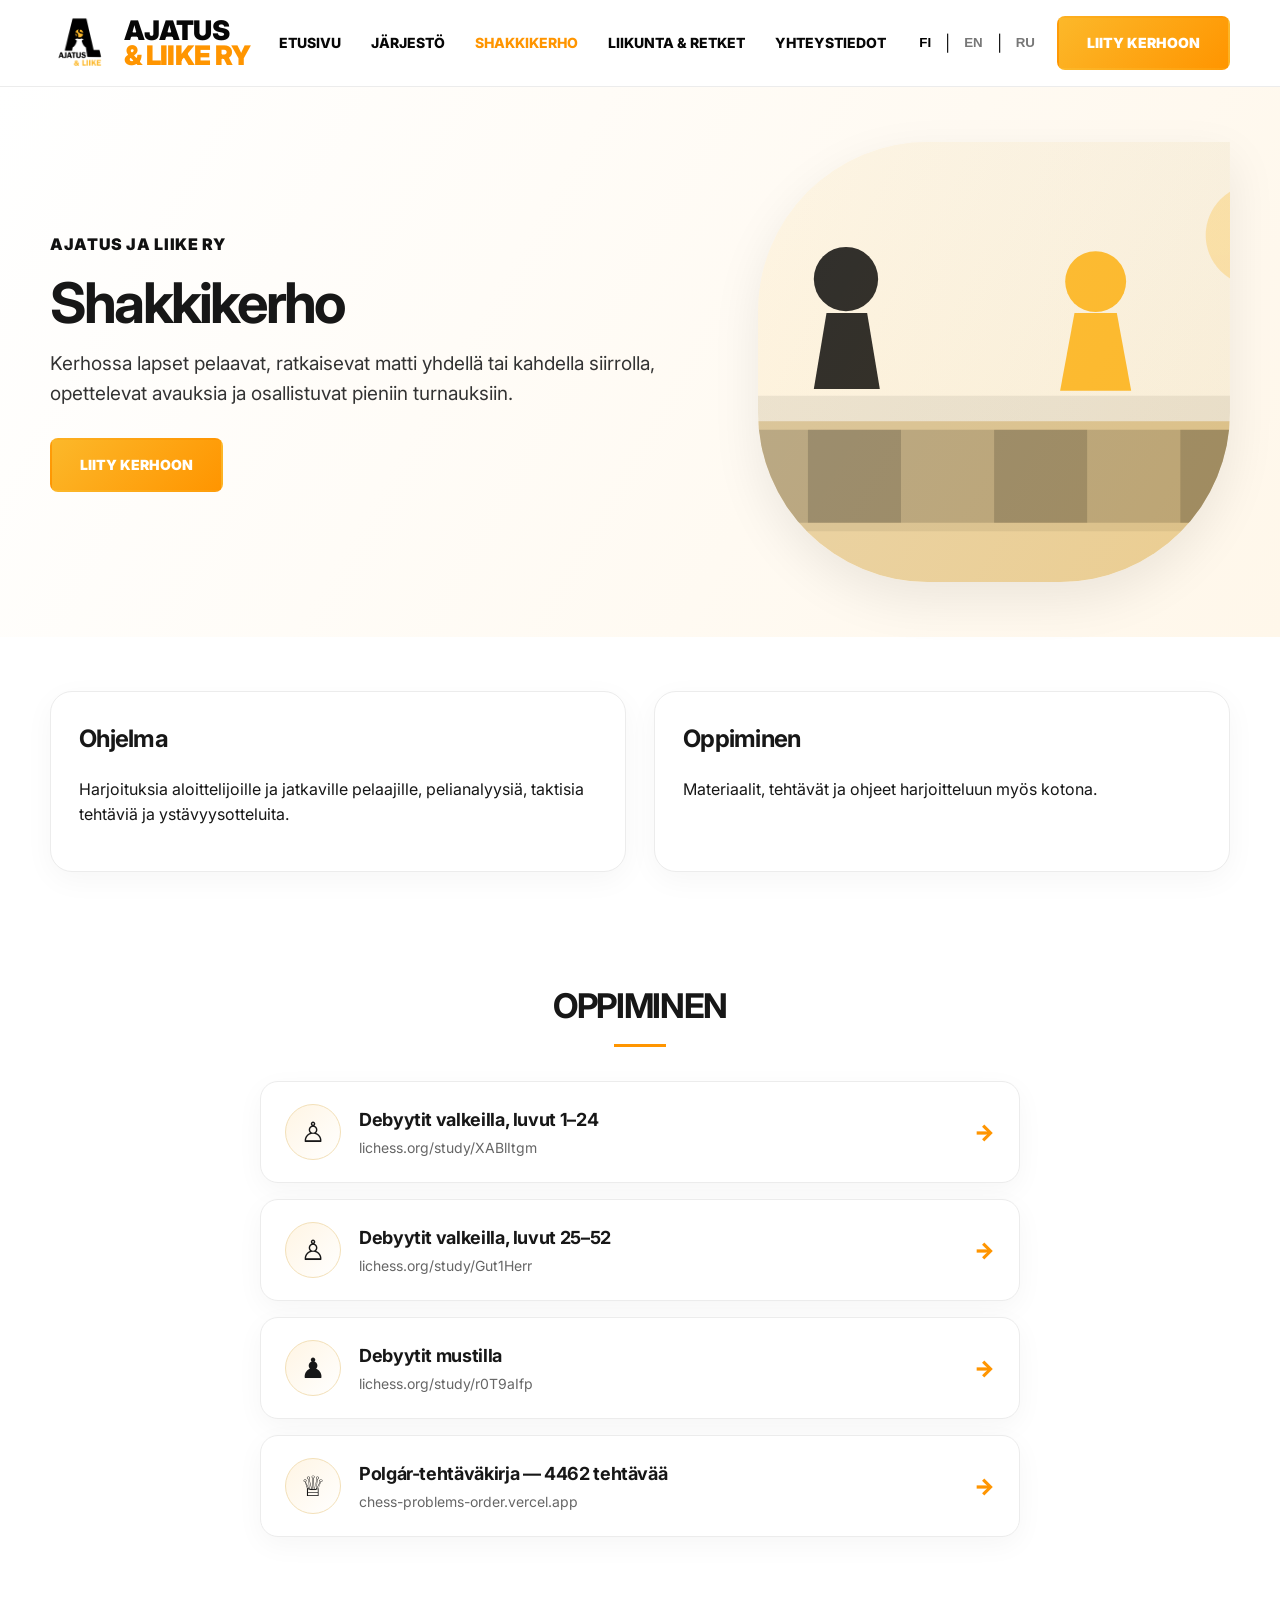
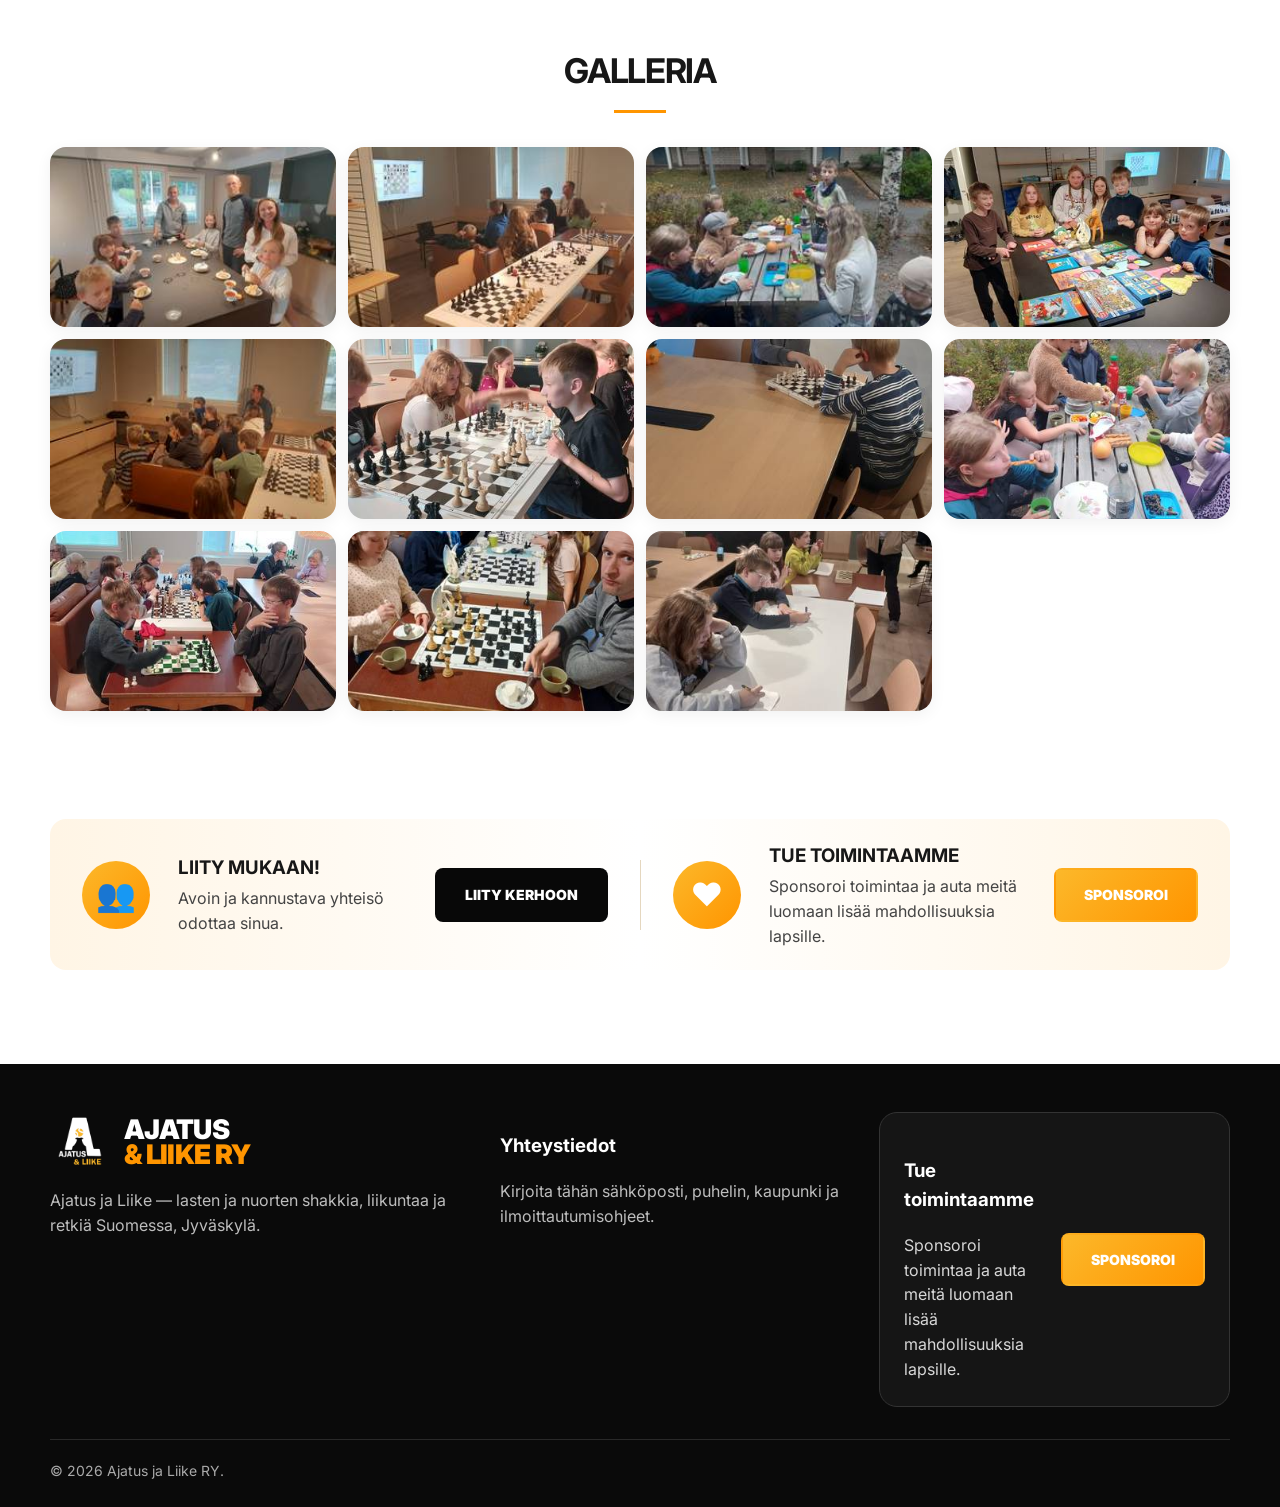
==== commit 65e2fda2: "lessons" ====
--- a/chess.html
+++ b/chess.html
@@ -57,7 +57,53 @@
 		<section class="section">
 			<div class="container">
 				<div class="section-title">
-					<h2>Gallery</h2>
+					<h2 data-i18n="learning"></h2>
+					<div class="mark"></div>
+				</div>
+				<div class="study-links">
+					<a class="study-link" href="https://lichess.org/study/XABlItgm" target="_blank"
+						rel="noopener noreferrer">
+						<span class="study-link-ico">♙</span>
+						<span class="study-link-body">
+							<strong data-i18n="study_white_1_24"></strong>
+							<span>lichess.org/study/XABlItgm</span>
+						</span>
+						<span class="study-link-arrow" aria-hidden="true">→</span>
+					</a>
+					<a class="study-link" href="https://lichess.org/study/Gut1Herr" target="_blank"
+						rel="noopener noreferrer">
+						<span class="study-link-ico">♙</span>
+						<span class="study-link-body">
+							<strong data-i18n="study_white_25_52"></strong>
+							<span>lichess.org/study/Gut1Herr</span>
+						</span>
+						<span class="study-link-arrow" aria-hidden="true">→</span>
+					</a>
+					<a class="study-link" href="https://lichess.org/study/r0T9aIfp/E6cDTEu2" target="_blank"
+						rel="noopener noreferrer">
+						<span class="study-link-ico">♟</span>
+						<span class="study-link-body">
+							<strong data-i18n="study_black"></strong>
+							<span>lichess.org/study/r0T9aIfp</span>
+						</span>
+						<span class="study-link-arrow" aria-hidden="true">→</span>
+					</a>
+					<a class="study-link" href="https://chess-problems-order.vercel.app/" target="_blank"
+						rel="noopener noreferrer">
+						<span class="study-link-ico">♕</span>
+						<span class="study-link-body">
+							<strong data-i18n="study_polgar"></strong>
+							<span>chess-problems-order.vercel.app</span>
+						</span>
+						<span class="study-link-arrow" aria-hidden="true">→</span>
+					</a>
+				</div>
+			</div>
+		</section>
+		<section class="section">
+			<div class="container">
+				<div class="section-title">
+					<h2 data-i18n="gallery"></h2>
 					<div class="mark"></div>
 				</div>
 				<div class="gallery gallery-photos">
--- a/assets/css/styles.css
+++ b/assets/css/styles.css
@@ -441,6 +441,77 @@
 	padding-left: 20px
 }
 
+.study-links {
+	display: grid;
+	gap: 16px;
+	max-width: 760px;
+	margin: 0 auto
+}
+
+.study-link {
+	display: grid;
+	grid-template-columns: 56px 1fr auto;
+	align-items: center;
+	gap: 18px;
+	padding: 22px 24px;
+	border: 1px solid var(--line);
+	border-radius: 18px;
+	background: #fff;
+	box-shadow: 0 8px 28px rgba(0, 0, 0, .04);
+	text-decoration: none;
+	color: inherit;
+	transition: border-color .2s, box-shadow .2s, transform .2s
+}
+
+.study-link:hover {
+	border-color: #f3d48a;
+	box-shadow: 0 14px 36px rgba(252, 184, 42, .18);
+	transform: translateY(-2px)
+}
+
+.study-link-ico {
+	width: 56px;
+	height: 56px;
+	border-radius: 50%;
+	display: flex;
+	align-items: center;
+	justify-content: center;
+	font-size: 28px;
+	background: linear-gradient(135deg, var(--soft), #fff);
+	border: 1px solid #f3e0b8
+}
+
+.study-link-body {
+	display: flex;
+	flex-direction: column;
+	gap: 4px;
+	min-width: 0
+}
+
+.study-link-body strong {
+	font-size: 18px;
+	letter-spacing: -.02em
+}
+
+.study-link-body span {
+	font-size: 14px;
+	color: var(--muted);
+	overflow: hidden;
+	text-overflow: ellipsis;
+	white-space: nowrap
+}
+
+.study-link-arrow {
+	font-size: 22px;
+	font-weight: 900;
+	color: var(--orange2);
+	transition: transform .2s
+}
+
+.study-link:hover .study-link-arrow {
+	transform: translateX(4px)
+}
+
 .gallery {
 	display: grid;
 	grid-template-columns: repeat(6, 1fr);
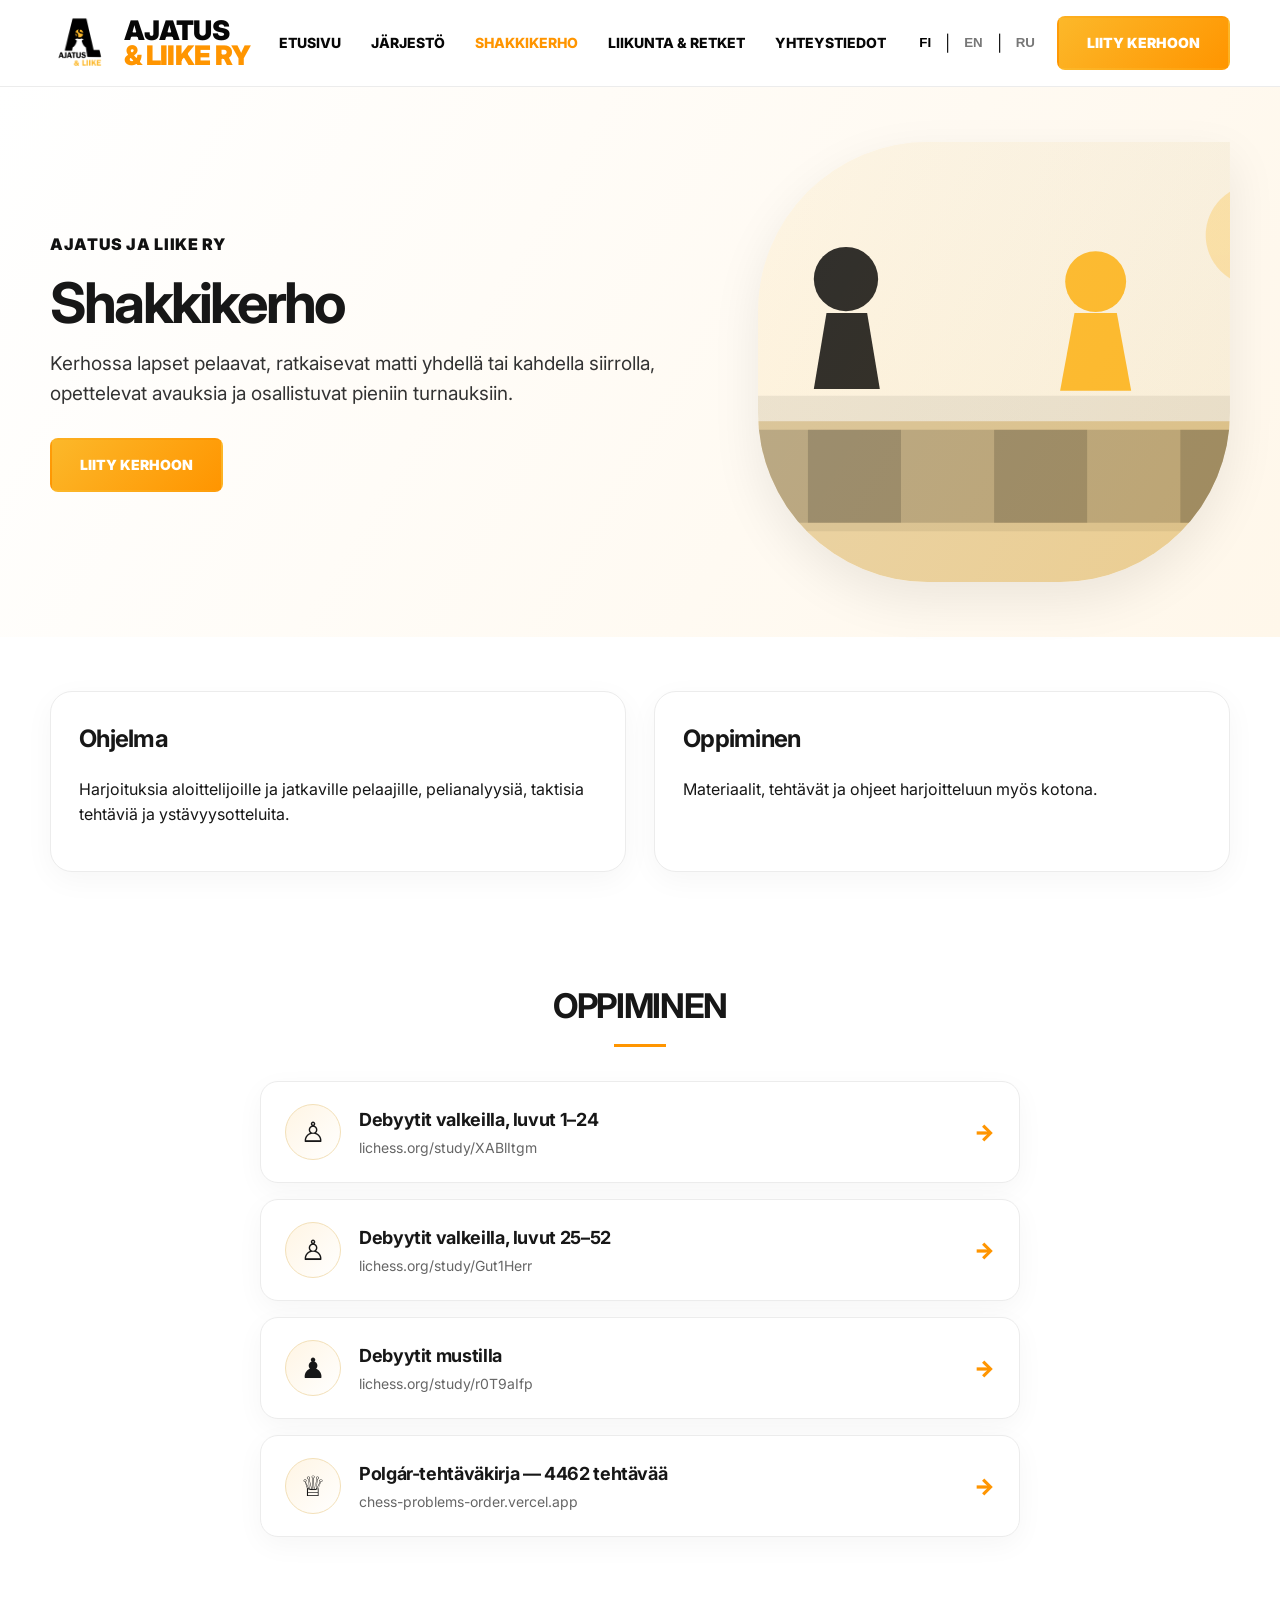
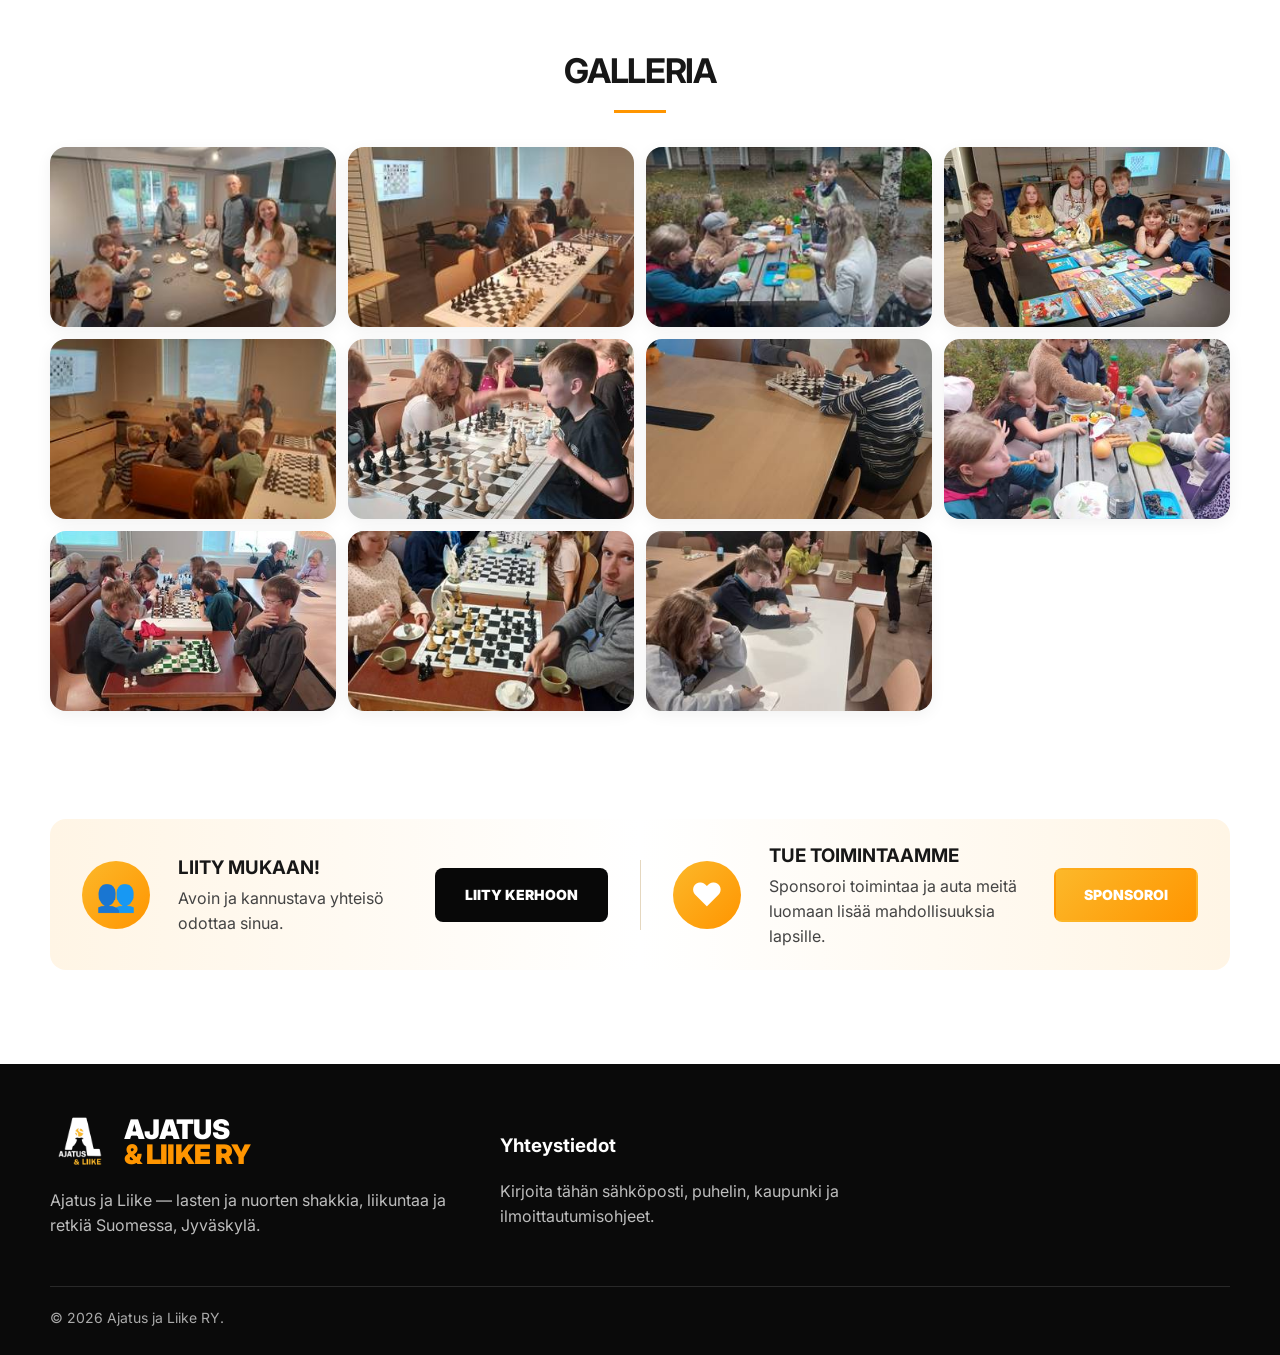
==== commit ed1b667e: "new texts" ====
--- a/chess.html
+++ b/chess.html
@@ -166,13 +166,13 @@
 				<h3 data-i18n="contact_title"></h3>
 				<p class="muted" data-i18n="contact_text"></p>
 			</div>
-			<div class="sponsor-footer">
+			<!-- <div class="sponsor-footer">
 				<div>
 					<h3 data-i18n="sponsor_title"></h3>
 					<p data-i18n="sponsor_text"></p>
 				</div><a class="btn btn-primary" href="mailto:vice@ajatusjaliike.fi?subject=Sponsorship"
 					data-i18n="sponsor"></a>
-			</div>
+			</div> -->
 		</div>
 		<div class="container footer-bottom">© 2026 Ajatus ja Liike RY.</div>
 	</footer>
